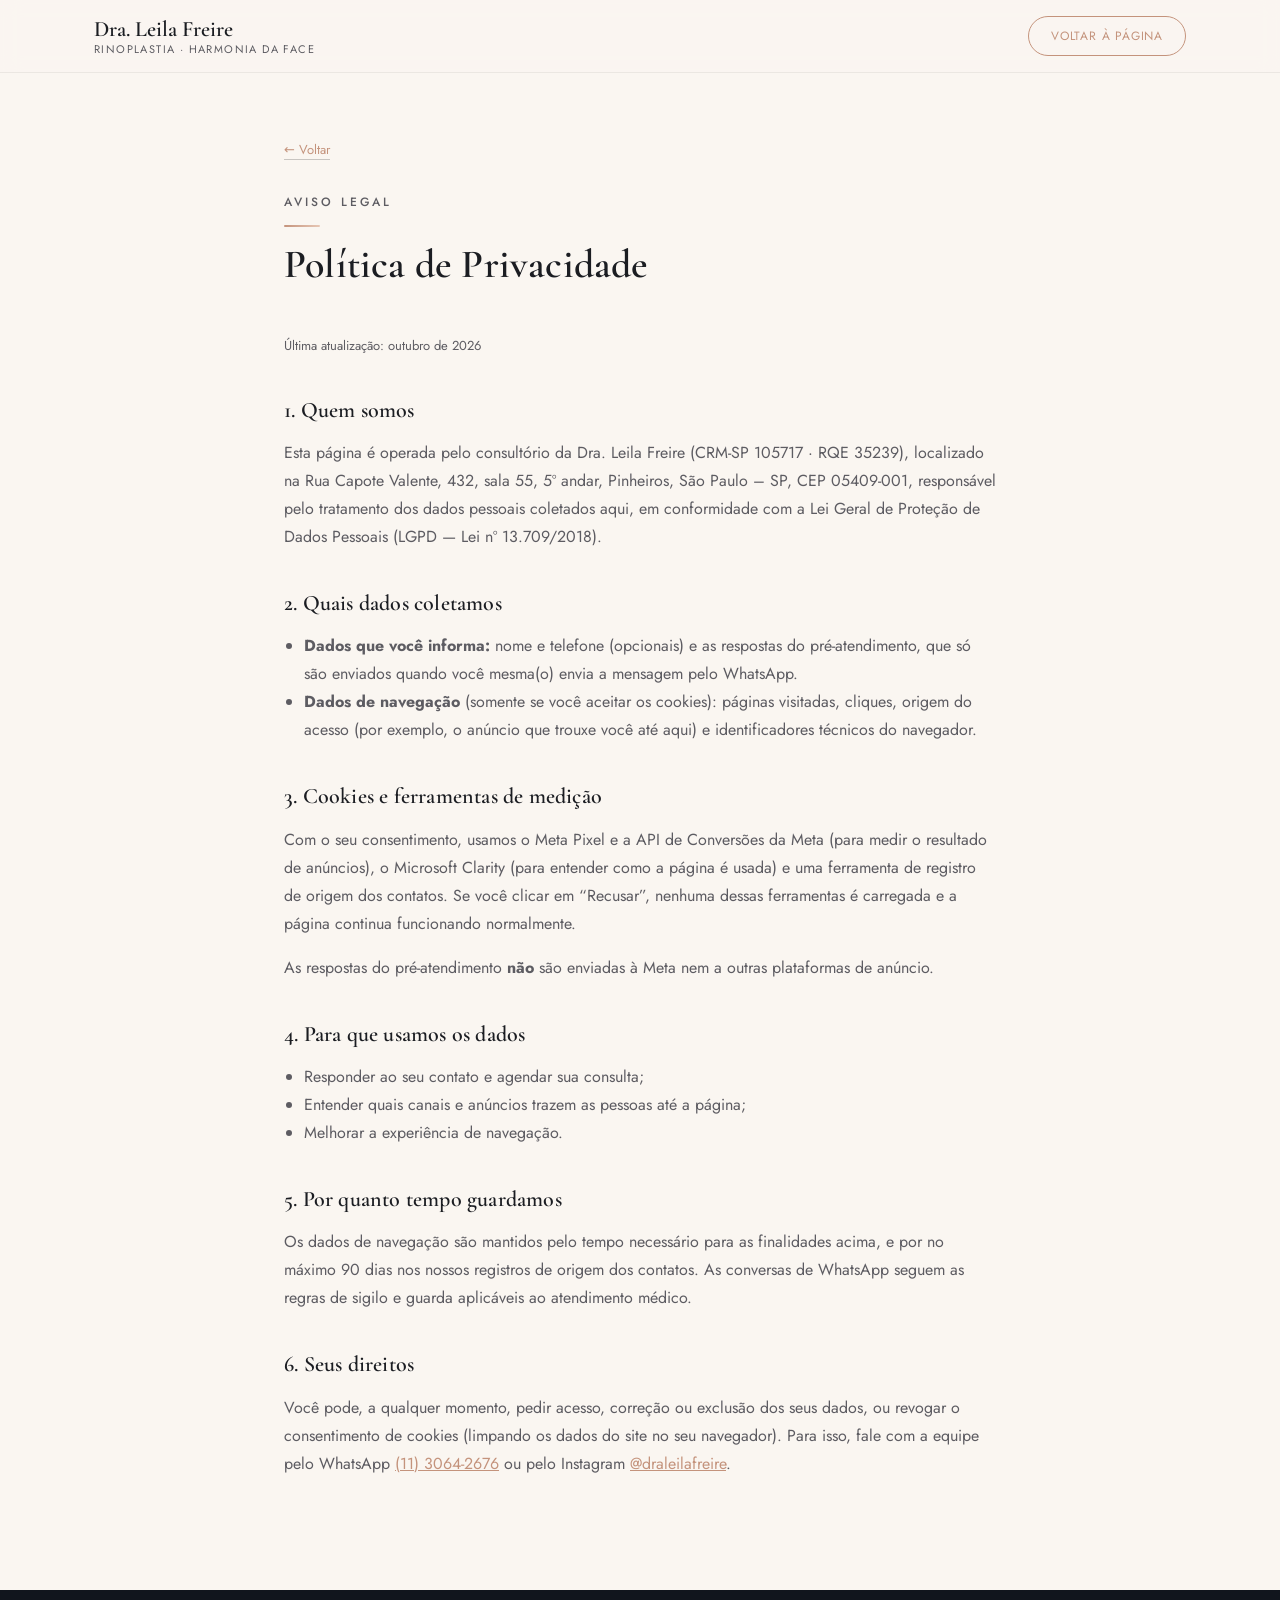
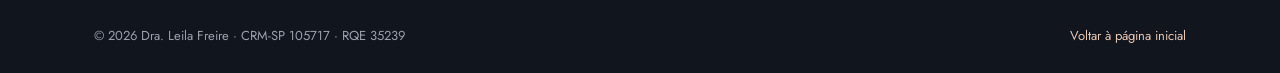
==== privacidade.html @ f16d278a "LP de captação da Dra. Leila Freire Landing page estática mobile-first no padrão das LPs de qualific" ====
<!DOCTYPE html>
<html lang="pt-BR">
<head>
<meta charset="UTF-8">
<meta name="viewport" content="width=device-width, initial-scale=1.0">
<title>Política de Privacidade | Dra. Leila Freire</title>
<meta name="description" content="Política de privacidade e uso de cookies da página da Dra. Leila Freire.">
<meta name="robots" content="noindex">
<link rel="icon" type="image/svg+xml" href="assets/favicon.svg">
<link rel="preconnect" href="https://fonts.googleapis.com">
<link rel="preconnect" href="https://fonts.gstatic.com" crossorigin>
<link href="https://fonts.googleapis.com/css2?family=Cormorant+Garamond:wght@400;500;600;700&family=Jost:wght@300;400;500;600&display=swap" rel="stylesheet">
<link rel="stylesheet" href="styles.css">
<style>
  .policy{padding:64px 0 96px;background:var(--ivory);}
  .policy-inner{max-width:760px;margin:0 auto;}
  .policy-updated{font-size:13px;color:var(--text-muted);margin-bottom:40px;}
  .policy h2{font-size:22px;margin-top:40px;}
  .policy p, .policy li{color:var(--text-muted);line-height:1.75;}
  .policy ul{padding-left:20px;}
  .policy a{color:var(--rose);}
  .policy-back{display:inline-block;margin-bottom:32px;font-size:13px;color:var(--text-muted);text-decoration:none;border-bottom:1px solid rgba(0,0,0,.2);}
</style>
</head>
<body>

<header class="site-header">
  <div class="container header-inner">
    <a href="index.html" class="brand">
      <span class="brand-name">Dra. Leila Freire</span>
      <span class="brand-sub">Rinoplastia &middot; Harmonia da Face</span>
    </a>
    <a href="index.html" class="btn btn-outline header-cta">Voltar à página</a>
  </div>
</header>

<section class="policy">
  <div class="container policy-inner">
    <a href="index.html" class="policy-back">&larr; Voltar</a>
    <div class="section-heading">
      <p class="eyebrow">Aviso Legal</p>
      <h1 style="font-size:clamp(28px,4vw,40px);margin-bottom:8px;">Política de Privacidade</h1>
    </div>
    <p class="policy-updated">Última atualização: outubro de 2026</p>

    <h2>1. Quem somos</h2>
    <p>
      Esta página é operada pelo consultório da Dra. Leila Freire
      (CRM-SP 105717 &middot; RQE 35239), localizado na Rua Capote Valente, 432,
      sala 55, 5º andar, Pinheiros, São Paulo &ndash; SP, CEP 05409-001,
      responsável pelo tratamento dos dados pessoais coletados aqui, em
      conformidade com a Lei Geral de Proteção de Dados Pessoais
      (LGPD &mdash; Lei nº 13.709/2018).
    </p>

    <h2>2. Quais dados coletamos</h2>
    <ul>
      <li><strong>Dados que você informa:</strong> nome e telefone (opcionais) e as respostas do pré-atendimento, que só são enviados quando você mesma(o) envia a mensagem pelo WhatsApp.</li>
      <li><strong>Dados de navegação</strong> (somente se você aceitar os cookies): páginas visitadas, cliques, origem do acesso (por exemplo, o anúncio que trouxe você até aqui) e identificadores técnicos do navegador.</li>
    </ul>

    <h2>3. Cookies e ferramentas de medição</h2>
    <p>
      Com o seu consentimento, usamos o Meta Pixel e a API de Conversões
      da Meta (para medir o resultado de anúncios), o Microsoft Clarity
      (para entender como a página é usada) e uma ferramenta de registro
      de origem dos contatos. Se você clicar em &ldquo;Recusar&rdquo;,
      nenhuma dessas ferramentas é carregada e a página continua
      funcionando normalmente.
    </p>
    <p>
      As respostas do pré-atendimento <strong>não</strong> são enviadas à
      Meta nem a outras plataformas de anúncio.
    </p>

    <h2>4. Para que usamos os dados</h2>
    <ul>
      <li>Responder ao seu contato e agendar sua consulta;</li>
      <li>Entender quais canais e anúncios trazem as pessoas até a página;</li>
      <li>Melhorar a experiência de navegação.</li>
    </ul>

    <h2>5. Por quanto tempo guardamos</h2>
    <p>
      Os dados de navegação são mantidos pelo tempo necessário para as
      finalidades acima, e por no máximo 90 dias nos nossos registros de
      origem dos contatos. As conversas de WhatsApp seguem as regras de
      sigilo e guarda aplicáveis ao atendimento médico.
    </p>

    <h2>6. Seus direitos</h2>
    <p>
      Você pode, a qualquer momento, pedir acesso, correção ou exclusão
      dos seus dados, ou revogar o consentimento de cookies (limpando os
      dados do site no seu navegador). Para isso, fale com a equipe pelo
      WhatsApp <a href="https://wa.me/551130642676" target="_blank" rel="noopener">(11) 3064-2676</a>
      ou pelo Instagram
      <a href="https://www.instagram.com/draleilafreire/" target="_blank" rel="noopener">@draleilafreire</a>.
    </p>
  </div>
</section>

<footer class="site-footer">
  <div class="container footer-inner">
    <span>&copy; <span id="year"></span> Dra. Leila Freire &middot; CRM-SP 105717 &middot; RQE 35239</span>
    <a href="index.html">Voltar à página inicial</a>
  </div>
</footer>

<script>document.getElementById('year').textContent = new Date().getFullYear();</script>
</body>
</html>
---- styles.css ----
:root{
  --ink-900:#11151d;
  --ink-800:#171c27;
  --ink-700:#1f2533;
  --ink-600:#2b3244;
  --rose:#c4937c;
  --rose-light:#e7c7b5;
  --rose-soft:#f3e3d9;
  --ivory:#faf6f1;
  --sand:#f1e8df;
  --text-dark:#1b1d22;
  --text-muted:#5d5c62;
  --on-dark:#cfd2da;
  --radius:12px;
  --radius-lg:22px;
  --serif:'Cormorant Garamond', Georgia, serif;
  --sans:'Jost', system-ui, sans-serif;
}

*,*::before,*::after{box-sizing:border-box;}
html{scroll-behavior:smooth;scroll-padding-top:80px;}
body{
  margin:0;
  font-family:var(--sans);
  color:var(--text-dark);
  background:var(--ivory);
  -webkit-font-smoothing:antialiased;
}
img{max-width:100%;display:block;}
a{color:inherit;}
.container{max-width:1140px;margin:0 auto;padding:0 24px;}

h1,h2,h3{
  font-family:var(--serif);
  font-weight:600;
  line-height:1.15;
  margin:0 0 16px;
  letter-spacing:.2px;
}
p{line-height:1.7;color:var(--text-muted);margin:0 0 16px;}

.eyebrow{
  font-family:var(--sans);
  text-transform:uppercase;
  letter-spacing:3px;
  font-size:12px;
  color:var(--rose);
  margin:0 0 14px;
  font-weight:500;
  position:relative;
  padding-bottom:14px;
}
.eyebrow::after{
  content:"";
  position:absolute;
  left:0;bottom:0;
  width:36px;height:2px;
  background:linear-gradient(90deg,var(--rose),var(--rose-light));
  border-radius:2px;
}
.section-heading.center .eyebrow::after,
.eyebrow-center::after{left:50%;transform:translateX(-50%);}

/* Buttons */
.btn{
  display:inline-flex;
  align-items:center;
  justify-content:center;
  gap:10px;
  padding:15px 30px;
  font-family:var(--sans);
  font-size:14px;
  letter-spacing:.8px;
  text-transform:uppercase;
  text-decoration:none;
  border-radius:999px;
  border:1px solid transparent;
  cursor:pointer;
  transition:all .25s ease;
  text-align:center;
}
.btn-primary{
  background:linear-gradient(135deg,var(--rose-light),var(--rose));
  color:var(--ink-900);
  font-weight:600;
  box-shadow:0 14px 30px -16px rgba(196,147,124,.8);
}
.btn-primary:hover{filter:brightness(1.06);transform:translateY(-1px);}
.btn-outline{border-color:var(--rose);color:var(--rose);background:transparent;}
.btn-outline:hover{background:var(--rose);color:var(--ink-900);}
.btn-outline-dark{border-color:var(--ink-900);color:var(--ink-900);background:transparent;}
.btn-outline-dark:hover{background:var(--ink-900);color:var(--ivory);}
.btn-ghost{
  color:var(--rose-light);
  border-bottom:1px solid var(--rose-light);
  border-radius:0;
  padding:14px 4px;
  text-transform:none;
  letter-spacing:.3px;
}
.btn-block{width:100%;}
.btn-lg{padding:18px 44px;font-size:15px;}

/* Header */
.site-header{
  position:sticky;top:0;z-index:50;
  background:rgba(250,246,241,.9);
  backdrop-filter:blur(10px);
  -webkit-backdrop-filter:blur(10px);
  border-bottom:1px solid rgba(0,0,0,.06);
}
.header-inner{display:flex;align-items:center;justify-content:space-between;padding:16px 24px;}
.brand{display:flex;flex-direction:column;line-height:1.2;text-decoration:none;}
.brand-name{font-family:var(--serif);font-size:22px;font-weight:600;color:var(--text-dark);}
.brand-sub{font-size:11px;letter-spacing:1.4px;text-transform:uppercase;color:var(--text-muted);}
.header-cta{padding:10px 22px;font-size:12px;}

/* Hero */
.hero{
  position:relative;
  background:radial-gradient(circle at 15% 15%, var(--ink-600), var(--ink-900) 70%);
  color:var(--ivory);
  overflow:hidden;
}
.hero-texture{position:absolute;inset:0;opacity:.06;pointer-events:none;
  background-image:url("data:image/svg+xml,%3Csvg xmlns='http://www.w3.org/2000/svg' width='120' height='120'%3E%3Cfilter id='n'%3E%3CfeTurbulence type='fractalNoise' baseFrequency='0.85' numOctaves='3' stitchTiles='stitch'/%3E%3C/filter%3E%3Crect width='100%25' height='100%25' filter='url(%23n)'/%3E%3C/svg%3E");
}
.hero-glow{
  position:absolute;
  width:560px;height:560px;
  right:-120px;top:-120px;
  background:radial-gradient(circle, rgba(196,147,124,.22), transparent 65%);
  pointer-events:none;
}
.hero-inner{
  position:relative;
  display:grid;
  grid-template-columns:1.1fr .9fr;
  gap:56px;
  align-items:center;
  padding:96px 24px 88px;
}
.hero-copy h1{font-size:clamp(32px,4vw,52px);color:var(--ivory);}
.hero-copy h1 em{font-style:italic;color:var(--rose-light);font-weight:500;}
.hero-lead{color:var(--on-dark);max-width:540px;font-size:17px;}
.hero-actions{display:flex;gap:18px;flex-wrap:wrap;align-items:center;margin:30px 0 26px;}
.hero-trust{
  list-style:none;padding:0;margin:0;
  display:flex;gap:8px 18px;flex-wrap:wrap;
  font-size:12px;letter-spacing:.6px;color:var(--rose-light);
  text-transform:uppercase;
}
.hero-trust li{position:relative;padding-left:14px;}
.hero-trust li::before{
  content:"";position:absolute;left:0;top:50%;
  width:5px;height:5px;border-radius:50%;background:var(--rose);transform:translateY(-50%);
}
.hero-media{display:flex;justify-content:center;}
.hero-frame{
  position:relative;
  width:100%;max-width:420px;
  border:1px solid rgba(196,147,124,.4);
  padding:14px;
  background:rgba(255,255,255,.02);
  border-radius:var(--radius-lg);
  box-shadow:0 30px 60px -25px rgba(0,0,0,.55);
}
.hero-badge{
  position:absolute;
  left:-18px;bottom:36px;
  display:flex;flex-direction:column;gap:2px;
  padding:14px 18px;
  background:var(--ivory);
  color:var(--text-dark);
  border-radius:var(--radius);
  box-shadow:0 20px 40px -18px rgba(0,0,0,.5);
  max-width:260px;
}
.hero-badge-title{font-family:var(--serif);font-size:18px;font-weight:600;}
.hero-badge-sub{font-size:11px;letter-spacing:.6px;text-transform:uppercase;color:var(--text-muted);}

/* Foto com fallback (monograma) enquanto a imagem real não existir */
.photo-slot{
  position:relative;
  aspect-ratio:4/5;
  border-radius:calc(var(--radius-lg) - 8px);
  overflow:hidden;
  background:linear-gradient(160deg,var(--ink-600),var(--ink-800));
}
.photo-slot img{width:100%;height:100%;object-fit:cover;object-position:top center;position:relative;z-index:1;}
.photo-fallback{
  position:absolute;inset:0;
  display:flex;align-items:center;justify-content:center;
  font-family:var(--serif);font-size:96px;letter-spacing:4px;
  color:var(--rose-light);opacity:.5;
}
.photo-slot--about{background:linear-gradient(160deg,var(--sand),var(--rose-soft));}
.photo-slot--about .photo-fallback{color:var(--rose);}

/* Faixa de credenciais */
.creds{background:var(--ink-900);border-top:1px solid rgba(196,147,124,.2);}
.creds-grid{display:grid;grid-template-columns:repeat(4,1fr);}
.cred{
  display:flex;flex-direction:column;gap:4px;
  padding:26px 20px;
  border-left:1px solid rgba(196,147,124,.18);
}
.cred:first-child{border-left:none;}
.cred-title{font-family:var(--serif);font-size:20px;color:var(--rose-light);}
.cred-text{font-size:13px;color:var(--on-dark);letter-spacing:.3px;}

/* Section heading */
.section-heading{max-width:660px;margin-bottom:48px;}
.section-heading.center{margin-left:auto;margin-right:auto;text-align:center;}
.section-heading.light .eyebrow{color:var(--rose-light);}
.section-heading.light h2{color:var(--ivory);}
.section-heading h2{font-size:clamp(26px,3vw,38px);color:var(--text-dark);}
.section-sub{max-width:520px;margin:0 auto;}

/* About */
.about{padding:100px 0;background:var(--ivory);}
.about-grid{display:grid;grid-template-columns:.8fr 1.2fr;gap:64px;align-items:center;}
.about-media .photo-slot{border-radius:var(--radius-lg);box-shadow:0 30px 60px -34px rgba(0,0,0,.4);}
.about-body .section-heading{margin-bottom:24px;}
.about-highlights{list-style:none;padding:0;margin:28px 0 0;display:grid;grid-template-columns:1fr 1fr;gap:14px 24px;}
.about-highlights li{position:relative;padding-left:26px;color:var(--text-dark);font-weight:500;line-height:1.5;}
.about-highlights li::before{content:"";position:absolute;left:0;top:10px;width:14px;height:1px;background:var(--rose);}

/* Diferenciais */
.pillars{
  padding:100px 0;
  background:linear-gradient(160deg,var(--ink-800),var(--ink-900));
  color:var(--ivory);
}
.pillars-grid{display:grid;grid-template-columns:repeat(3,1fr);gap:28px;}
.pillar{
  padding:34px 28px;
  background:rgba(255,255,255,.03);
  border:1px solid rgba(196,147,124,.22);
  border-radius:var(--radius-lg);
  transition:transform .25s ease, border-color .25s ease;
}
.pillar:hover{transform:translateY(-4px);border-color:rgba(196,147,124,.5);}
.pillar-icon{
  display:inline-flex;align-items:center;justify-content:center;
  width:52px;height:52px;border-radius:50%;
  background:rgba(196,147,124,.12);color:var(--rose-light);
  margin-bottom:18px;
}
.pillar-icon svg{width:26px;height:26px;}
.pillar h3{font-size:23px;color:var(--ivory);margin-bottom:10px;}
.pillar p{color:var(--on-dark);margin:0;font-size:15px;}

/* A consulta */
.consult{padding:100px 0;background:var(--sand);}
.consult-grid{display:grid;grid-template-columns:1fr 1fr;gap:56px;align-items:center;}
.consult-copy .section-heading{margin-bottom:24px;}
.consult-modes{display:flex;flex-wrap:wrap;gap:10px;margin-top:8px;}
.consult-mode{
  display:inline-flex;align-items:center;gap:8px;
  padding:10px 16px;
  background:var(--ivory);
  border:1px solid rgba(196,147,124,.4);
  border-radius:999px;
  font-size:14px;color:var(--text-dark);
}
.consult-mode svg{color:var(--rose);}
.consult-list{
  list-style:none;margin:0;padding:12px 28px;
  background:#fff;
  border-radius:var(--radius-lg);
  box-shadow:0 30px 60px -36px rgba(0,0,0,.35);
}
.consult-list li{display:flex;gap:18px;align-items:flex-start;padding:20px 0;border-bottom:1px solid rgba(0,0,0,.07);}
.consult-list li:last-child{border-bottom:none;}
.consult-num{
  flex:0 0 52px;height:52px;
  display:flex;align-items:center;justify-content:center;
  border-radius:50%;
  background:var(--ink-900);color:var(--rose-light);
  font-family:var(--serif);font-size:20px;font-weight:600;
}
.consult-list strong{font-family:var(--serif);font-size:20px;font-weight:600;display:block;margin-bottom:4px;}
.consult-list p{margin:0;font-size:14.5px;}

/* Method */
.method{padding:100px 0;background:var(--ivory);}
.method-grid{list-style:none;padding:0;margin:0;display:grid;grid-template-columns:repeat(4,1fr);gap:24px;}
.method-card{
  background:#fff;
  padding:32px 24px;
  border-top:2px solid var(--rose);
  border-radius:var(--radius);
  box-shadow:0 16px 32px -22px rgba(0,0,0,.25);
  transition:transform .25s ease, box-shadow .25s ease;
}
.method-card:hover{transform:translateY(-4px);box-shadow:0 20px 36px -18px rgba(196,147,124,.45);}
.method-number{font-family:var(--serif);font-size:34px;color:var(--rose);display:block;margin-bottom:8px;}
.method-card h3{font-size:21px;margin-bottom:10px;}
.method-card p{margin:0;font-size:14.5px;}

/* Conteúdo / redes */
.cases{padding:100px 0;background:var(--sand);}
.social-cards{display:grid;grid-template-columns:1fr 1fr;gap:20px;max-width:860px;margin:0 auto;}
.social-card{
  display:flex;align-items:center;gap:16px;
  padding:20px 22px;
  background:var(--ivory);
  border:1px solid rgba(196,147,124,.35);
  border-radius:var(--radius-lg);
  text-decoration:none;
  box-shadow:0 20px 40px -28px rgba(0,0,0,.25);
  transition:transform .2s ease, box-shadow .2s ease;
}
.social-card:hover{transform:translateY(-2px);box-shadow:0 24px 44px -22px rgba(196,147,124,.5);}
.social-card-icon{
  flex:0 0 46px;height:46px;border-radius:50%;
  display:flex;align-items:center;justify-content:center;
  background:var(--ink-900);color:var(--rose-light);
}
.social-card-text{flex:1 1 auto;display:flex;flex-direction:column;gap:2px;}
.social-card-text strong{font-family:var(--serif);font-size:18px;color:var(--text-dark);font-weight:600;line-height:1.25;}
.social-card-text span{font-size:13px;color:var(--text-muted);}
.social-card-arrow{flex:0 0 auto;font-size:18px;color:var(--rose);transition:transform .2s ease;}
.social-card:hover .social-card-arrow{transform:translateX(4px);}

/* Prova social (Google) — usada quando houver dados reais */
.proof{padding:100px 0;background:linear-gradient(160deg,var(--ink-800),var(--ink-900));color:var(--ivory);}
.google-rating{
  display:flex;align-items:center;justify-content:center;gap:10px;flex-wrap:wrap;
  width:fit-content;margin:0 auto 40px;padding:12px 22px;
  background:rgba(255,255,255,.04);border:1px solid rgba(196,147,124,.3);border-radius:999px;
  text-decoration:none;
}
.google-rating-score{font-family:var(--serif);font-size:20px;font-weight:600;color:var(--ivory);}
.google-rating-stars{color:var(--rose);letter-spacing:2px;font-size:14px;}
.google-rating-text{font-size:12px;letter-spacing:.4px;color:var(--on-dark);}
.proof-grid{display:grid;grid-template-columns:repeat(3,1fr);gap:28px;}
.proof-card{margin:0;padding:28px;background:rgba(255,255,255,.03);border:1px solid rgba(196,147,124,.25);border-radius:var(--radius);}
.proof-card p{color:#ece6e2;font-family:var(--serif);font-size:18px;font-style:italic;margin-bottom:16px;}
.proof-card cite{font-size:12px;letter-spacing:1px;text-transform:uppercase;color:var(--rose-light);font-style:normal;}

/* FAQ */
.faq{padding:100px 0;background:var(--ivory);}
.faq-inner{max-width:780px;}
.faq-list{display:grid;gap:12px;}
.faq-item{
  background:#fff;
  border:1px solid rgba(0,0,0,.08);
  border-radius:var(--radius);
  transition:border-color .2s ease, box-shadow .2s ease;
}
.faq-item[open]{border-color:rgba(196,147,124,.55);box-shadow:0 18px 36px -26px rgba(0,0,0,.3);}
.faq-item summary{
  list-style:none;
  cursor:pointer;
  padding:20px 56px 20px 22px;
  position:relative;
  font-family:var(--serif);
  font-size:20px;
  font-weight:600;
  color:var(--text-dark);
  line-height:1.3;
}
.faq-item summary::-webkit-details-marker{display:none;}
.faq-item summary::after{
  content:"+";
  position:absolute;right:20px;top:50%;
  transform:translateY(-50%);
  width:28px;height:28px;border-radius:50%;
  display:flex;align-items:center;justify-content:center;
  font-family:var(--sans);font-size:18px;font-weight:400;
  color:var(--rose);border:1px solid rgba(196,147,124,.5);
  transition:transform .2s ease;
}
.faq-item[open] summary::after{content:"\2212";}
.faq-item p{padding:0 22px;font-size:15px;}
.faq-item p:last-child{padding-bottom:6px;}
.faq-hospitals{
  margin:0 22px 22px;padding:0;list-style:none;
  display:grid;grid-template-columns:1fr 1fr;gap:8px 18px;
}
.faq-hospitals li{position:relative;padding-left:18px;font-size:14.5px;color:var(--text-dark);}
.faq-hospitals li::before{content:"";position:absolute;left:0;top:9px;width:8px;height:1px;background:var(--rose);}

/* Quiz interativo */
.quiz{padding:100px 0;background:var(--sand);}
.quiz-inner{max-width:660px;margin:0 auto;}
.quiz-box{
  position:relative;
  margin-top:24px;
  padding:40px;
  background:#fff;
  border-radius:var(--radius-lg);
  box-shadow:0 24px 48px -28px rgba(0,0,0,.25);
  min-height:300px;
  isolation:isolate;
}
.quiz-box::before{
  content:"";
  position:absolute;inset:0;
  border-radius:inherit;
  padding:1.5px;
  background:conic-gradient(from var(--border-angle,0deg),
    rgba(196,147,124,0) 0%, var(--rose-light) 8%, var(--rose) 14%,
    rgba(196,147,124,0) 24%, rgba(196,147,124,0) 100%);
  -webkit-mask:linear-gradient(#fff 0 0) content-box, linear-gradient(#fff 0 0);
  -webkit-mask-composite:xor;
  mask-composite:exclude;
  animation:border-rotate 4s linear infinite;
  pointer-events:none;
  z-index:1;
}
@property --border-angle{syntax:'<angle>';inherits:false;initial-value:0deg;}
@keyframes border-rotate{to{--border-angle:360deg;}}
.quiz-progress{display:flex;justify-content:center;gap:8px;margin-bottom:30px;}
.quiz-dot{width:28px;height:4px;border-radius:4px;background:rgba(0,0,0,.12);transition:background .25s ease;}
.quiz-dot.active{background:var(--rose);}
.quiz-question{
  font-family:var(--serif);font-size:23px;line-height:1.3;
  margin:0 0 22px;color:var(--text-dark);text-align:center;font-weight:600;
}
.quiz-options{display:grid;gap:12px;}
.quiz-option{
  text-align:left;
  padding:16px 20px;
  border:1px solid rgba(0,0,0,.14);
  background:#fff;
  color:var(--text-dark);
  font-family:var(--sans);
  font-size:15px;
  line-height:1.4;
  cursor:pointer;
  border-radius:var(--radius);
  transition:all .2s ease;
}
.quiz-option:hover{border-color:var(--rose);background:var(--ivory);}
.quiz-option.selected{border-color:var(--ink-900);background:var(--ink-900);color:var(--ivory);}
.quiz-step{animation:fade-in .3s ease;}
@keyframes fade-in{from{opacity:0;transform:translateY(6px);}to{opacity:1;transform:none;}}

.quiz-result{text-align:center;animation:fade-in .3s ease;}
.quiz-result-tag{
  display:inline-block;
  margin:0 0 12px;padding:6px 14px;
  border-radius:999px;
  font-size:11px;letter-spacing:1.6px;text-transform:uppercase;font-weight:600;
  background:var(--rose-soft);color:#8a5a45;
}
.quiz-result-title{font-family:var(--serif);font-size:25px;color:var(--text-dark);margin-bottom:10px;line-height:1.25;}
.quiz-result-text{font-size:15px;margin-bottom:18px;}
.quiz-result-summary{
  font-size:13.5px;color:var(--text-muted);margin-bottom:22px;
  padding:14px 18px;background:var(--ivory);border-left:2px solid var(--rose);text-align:left;
  border-radius:0 var(--radius) var(--radius) 0;
}
.quiz-result-links{display:flex;flex-wrap:wrap;gap:8px;justify-content:center;margin:-6px 0 20px;}
.quiz-result-links a{font-size:13px;color:var(--rose);text-decoration:underline;}
.quiz-restart{
  margin-top:14px;
  background:none;border:none;color:var(--text-muted);
  text-decoration:underline;font-size:13px;cursor:pointer;font-family:var(--sans);
}

/* Qualify */
.qualify{padding:100px 0;background:var(--ivory);}
.qualify-inner{max-width:660px;margin:0 auto;}
.confirm-box{
  margin-top:24px;
  padding:36px;
  background:#fff;
  border:1px solid rgba(0,0,0,.08);
  border-radius:var(--radius-lg);
  box-shadow:0 24px 48px -28px rgba(0,0,0,.25);
}
.confirm-check{display:flex;align-items:flex-start;gap:14px;cursor:pointer;margin-bottom:28px;}
.confirm-check input{position:absolute;opacity:0;width:0;height:0;}
.checkmark{
  flex:0 0 24px;width:24px;height:24px;
  border:1px solid rgba(0,0,0,.3);background:#fff;
  position:relative;margin-top:2px;border-radius:7px;
  transition:all .2s ease;
}
.confirm-check input:focus-visible + .checkmark{box-shadow:0 0 0 3px rgba(196,147,124,.45);}
.confirm-check input:checked + .checkmark{background:var(--ink-900);border-color:var(--ink-900);}
.confirm-check input:checked + .checkmark::after{
  content:"";position:absolute;left:8px;top:3px;width:6px;height:12px;
  border:solid var(--rose-light);border-width:0 2px 2px 0;transform:rotate(45deg);
}
.confirm-text{font-size:15px;color:var(--text-dark);line-height:1.6;}

.optional-fields{
  margin:0 0 20px;padding-top:20px;
  border-top:1px dashed rgba(0,0,0,.12);
  display:grid;gap:10px;
  animation:fade-in .3s ease;
}
.optional-fields[hidden]{display:none;}
.optional-fields-hint{font-size:12px;color:var(--text-muted);margin:0 0 2px;font-style:italic;}
.optional-fields input{
  width:100%;padding:13px 14px;
  border:1px solid rgba(0,0,0,.15);border-radius:var(--radius);
  font-family:var(--sans);
  font-size:16px; /* >=16px evita zoom automático ao focar no iOS Safari */
  background:var(--ivory);color:var(--text-dark);
  transition:border-color .2s ease;
}
.optional-fields input:focus{outline:none;border-color:var(--rose);}

.btn-locked{opacity:.55;cursor:not-allowed;filter:grayscale(.3);box-shadow:none;}
.btn-locked.unlocked{opacity:1;cursor:pointer;filter:none;box-shadow:0 14px 30px -16px rgba(196,147,124,.8);}

@keyframes shake-attention{
  10%,90%{transform:translateX(-1px);}
  20%,80%{transform:translateX(2px);}
  30%,50%,70%{transform:translateX(-4px);}
  40%,60%{transform:translateX(4px);}
}
.confirm-check.attention .checkmark{
  animation:shake-attention .6s cubic-bezier(.36,.07,.19,.97) both;
  border-color:#c0392b;
  box-shadow:0 0 0 4px rgba(192,57,43,.15);
}
.confirm-check.attention .confirm-text{color:#c0392b;}
.confirm-hint{text-align:center;font-size:13px;margin:14px 0 0;color:var(--text-muted);}
.confirm-hint.hidden{display:none;}

/* Localização */
.location{padding:100px 0;background:var(--sand);}
.location-grid{display:grid;grid-template-columns:1fr 1.1fr;gap:48px;align-items:center;}
.location-info .section-heading{margin-bottom:24px;}
.location-list{list-style:none;padding:0;margin:0 0 28px;display:grid;gap:16px;}
.location-list li{display:flex;gap:14px;align-items:flex-start;color:var(--text-dark);line-height:1.55;}
.location-list svg{flex:0 0 20px;color:var(--rose);margin-top:2px;}
.location-map{
  border-radius:var(--radius-lg);
  overflow:hidden;
  box-shadow:0 30px 60px -34px rgba(0,0,0,.4);
  border:1px solid rgba(196,147,124,.35);
  background:var(--rose-soft);
  aspect-ratio:4/3;
}
.location-map iframe{width:100%;height:100%;border:0;display:block;}

/* Final CTA */
.final-cta{
  position:relative;
  padding:100px 0;
  text-align:center;
  background:radial-gradient(circle at 50% 0%, var(--ink-600), var(--ink-900) 80%);
  color:var(--ivory);
  overflow:hidden;
}
.final-cta-inner{position:relative;}
.final-cta .eyebrow{color:var(--rose-light);}
.final-cta h2{color:var(--ivory);font-size:clamp(28px,3.4vw,42px);}
.final-cta p{color:var(--on-dark);max-width:500px;margin:0 auto 32px;}

/* Footer */
.site-footer{padding:36px 0 28px;background:var(--ink-900);color:#9a9fab;font-size:13px;}
.footer-inner{display:flex;justify-content:space-between;align-items:flex-start;flex-wrap:wrap;gap:20px;}
.footer-id{display:flex;flex-direction:column;gap:6px;line-height:1.5;}
.footer-brand{font-family:var(--serif);font-size:20px;color:var(--ivory);}
.footer-inner a{color:var(--rose-light);text-decoration:none;}
.footer-links{display:flex;gap:18px;flex-wrap:wrap;}
.footer-legal{margin-top:24px;padding-top:18px;border-top:1px solid rgba(255,255,255,.08);}
.footer-legal p{font-size:12px;color:#7d8290;margin:0 0 4px;}

/* Responsive */
@media(max-width:900px){
  .hero-inner{grid-template-columns:1fr;padding-top:56px;}
  .hero-media{order:-1;}
  .hero-frame{max-width:320px;}
  .hero-badge{left:50%;transform:translateX(-50%);bottom:-22px;width:max-content;max-width:90%;text-align:center;}
  .creds-grid{grid-template-columns:1fr 1fr;}
  .cred:nth-child(3){border-left:none;}
  .cred:nth-child(n+3){border-top:1px solid rgba(196,147,124,.18);}
  .about-grid,.consult-grid,.location-grid{grid-template-columns:1fr;}
  .about-media{max-width:360px;}
  .method-grid{grid-template-columns:repeat(2,1fr);}
  .pillars-grid{grid-template-columns:1fr;}
  .proof-grid{grid-template-columns:1fr;}
  .social-cards{grid-template-columns:1fr;}
}
@media(max-width:480px){
  .method-grid{grid-template-columns:1fr;}
  .brand-name{font-size:18px;}
  .brand-sub{font-size:9px;letter-spacing:1px;}
  .header-cta{padding:9px 14px;font-size:11px;}
}

/* ============================================================
   MOBILE-FIRST TUNING
   Mobile é o canal principal de tráfego (anúncios).
============================================================= */
@media(max-width:600px){
  .container{padding:0 18px;}
  .header-inner{padding:12px 18px;}

  .hero-inner{padding:32px 18px 56px;gap:48px;}
  .hero-frame{max-width:250px;padding:10px;}
  .photo-fallback{font-size:72px;}
  .hero-badge{padding:10px 14px;}
  .hero-badge-title{font-size:16px;}
  .hero-badge-sub{font-size:9.5px;}
  .hero-copy{text-align:center;}
  .hero-copy .eyebrow::after{left:50%;transform:translateX(-50%);}
  .hero-copy h1{font-size:28px;}
  .hero-lead{font-size:15px;}
  .hero-actions{flex-direction:column;gap:10px;}
  .hero-actions .btn{width:100%;}
  .hero-trust{justify-content:center;font-size:11px;}

  .cred{padding:18px 14px;}
  .cred-title{font-size:17px;}
  .cred-text{font-size:12px;}

  .about,.pillars,.consult,.method,.cases,.proof,.faq,.quiz,.qualify,.location,.final-cta{padding:60px 0;}
  .section-heading{margin-bottom:30px;}
  .section-heading h2{font-size:25px;}
  .about-highlights{grid-template-columns:1fr;}
  .about-media{max-width:260px;margin:0 auto;}

  .pillar{padding:26px 22px;}
  .consult-list{padding:4px 18px;}
  .consult-num{flex-basis:44px;height:44px;font-size:17px;}
  .consult-list strong{font-size:18px;}
  .method-card{padding:24px 20px;}

  .social-card{padding:16px 18px;gap:12px;}
  .social-card-icon{flex-basis:40px;height:40px;}
  .social-card-text strong{font-size:16px;}
  .social-card-arrow{display:none;}

  .faq-item summary{font-size:18px;padding:18px 52px 18px 18px;}
  .faq-item p{padding:0 18px;font-size:14.5px;}
  .faq-hospitals{grid-template-columns:1fr;margin:0 18px 18px;}

  .quiz-box{padding:26px 18px;min-height:auto;}
  .quiz-question{font-size:20px;}
  .quiz-option{padding:15px 16px;}

  .confirm-box{padding:24px 20px;}
  .confirm-text{font-size:14px;}

  .location-info .btn{width:100%;}
  .final-cta-inner .btn-lg{width:100%;padding:18px 24px;}

  .footer-inner{flex-direction:column;text-align:center;align-items:center;}
  .footer-legal{text-align:center;}
}

/* Barra fixa no mobile */
.mobile-sticky-cta{display:none;}
@media(max-width:600px){
  .mobile-sticky-cta{
    display:flex;
    position:fixed;bottom:0;left:0;right:0;
    z-index:60;
    padding:12px 16px calc(12px + env(safe-area-inset-bottom));
    background:var(--ink-900);
    border-top:1px solid rgba(196,147,124,.35);
    box-shadow:0 -12px 24px -16px rgba(0,0,0,.35);
    transition:transform .3s ease;
  }
  .mobile-sticky-cta.is-hidden{transform:translateY(100%);pointer-events:none;}
  .mobile-sticky-cta .btn{width:100%;padding:14px;font-size:13px;}
  body:has(.mobile-sticky-cta:not(.is-hidden)) .site-footer{padding-bottom:96px;}
}

/* Aviso "bem-vindo de volta" */
.welcome-back-toast{
  position:fixed;top:16px;left:16px;right:16px;
  max-width:420px;margin:0 auto;z-index:90;
  display:flex;align-items:center;gap:14px;flex-wrap:wrap;
  padding:16px 20px;
  background:var(--ink-900);color:var(--ivory);
  border:1px solid rgba(196,147,124,.4);
  border-radius:var(--radius-lg);
  box-shadow:0 24px 48px -20px rgba(0,0,0,.55);
  animation:fade-in .35s ease;
}
.welcome-back-toast[hidden]{display:none;}
.welcome-back-toast p{flex:1 1 200px;margin:0;font-size:14px;color:var(--ivory);}
.welcome-back-btn{padding:10px 18px;font-size:12px;flex:0 0 auto;}
@media(max-width:480px){
  .welcome-back-toast{flex-direction:column;align-items:stretch;text-align:center;}
  .welcome-back-btn{width:100%;}
}

/* Banner de cookies (LGPD) */
.lgpd-banner{
  position:fixed;left:16px;right:16px;bottom:16px;
  z-index:80;max-width:640px;margin:0 auto;
  padding:20px 24px;
  background:var(--ink-900);color:var(--ivory);
  border:1px solid rgba(196,147,124,.35);
  border-radius:var(--radius-lg);
  box-shadow:0 24px 48px -20px rgba(0,0,0,.5);
  display:flex;flex-wrap:wrap;align-items:center;gap:16px;
}
.lgpd-banner[hidden]{display:none;}
.lgpd-banner-text{flex:1 1 280px;font-size:13px;line-height:1.6;color:var(--on-dark);}
.lgpd-banner-actions{display:flex;gap:10px;flex:0 0 auto;}
.lgpd-btn{padding:10px 20px;font-size:12px;}
.lgpd-banner .btn-outline{color:var(--rose-light);border-color:var(--rose-light);}
.lgpd-banner .btn-outline:hover{background:var(--rose-light);color:var(--ink-900);}
.lgpd-banner-link{color:var(--rose-light);text-decoration:underline;white-space:nowrap;}
@media(max-width:600px){
  .lgpd-banner{left:10px;right:10px;bottom:10px;padding:12px 14px;gap:10px;flex-wrap:nowrap;}
  .lgpd-banner-text{flex:1 1 auto;font-size:11.5px;line-height:1.35;}
  .lgpd-banner-actions{gap:8px;}
  .lgpd-btn{padding:8px 14px;font-size:11px;white-space:nowrap;}
}
@media(max-width:360px){
  .lgpd-banner{flex-wrap:wrap;}
  .lgpd-banner-text,.lgpd-banner-actions{flex:1 1 100%;}
  .lgpd-btn{flex:1;}
}

@media (prefers-reduced-motion: reduce){
  html{scroll-behavior:auto;}
  *,*::before,*::after{animation-duration:.01ms !important;transition-duration:.01ms !important;}
}
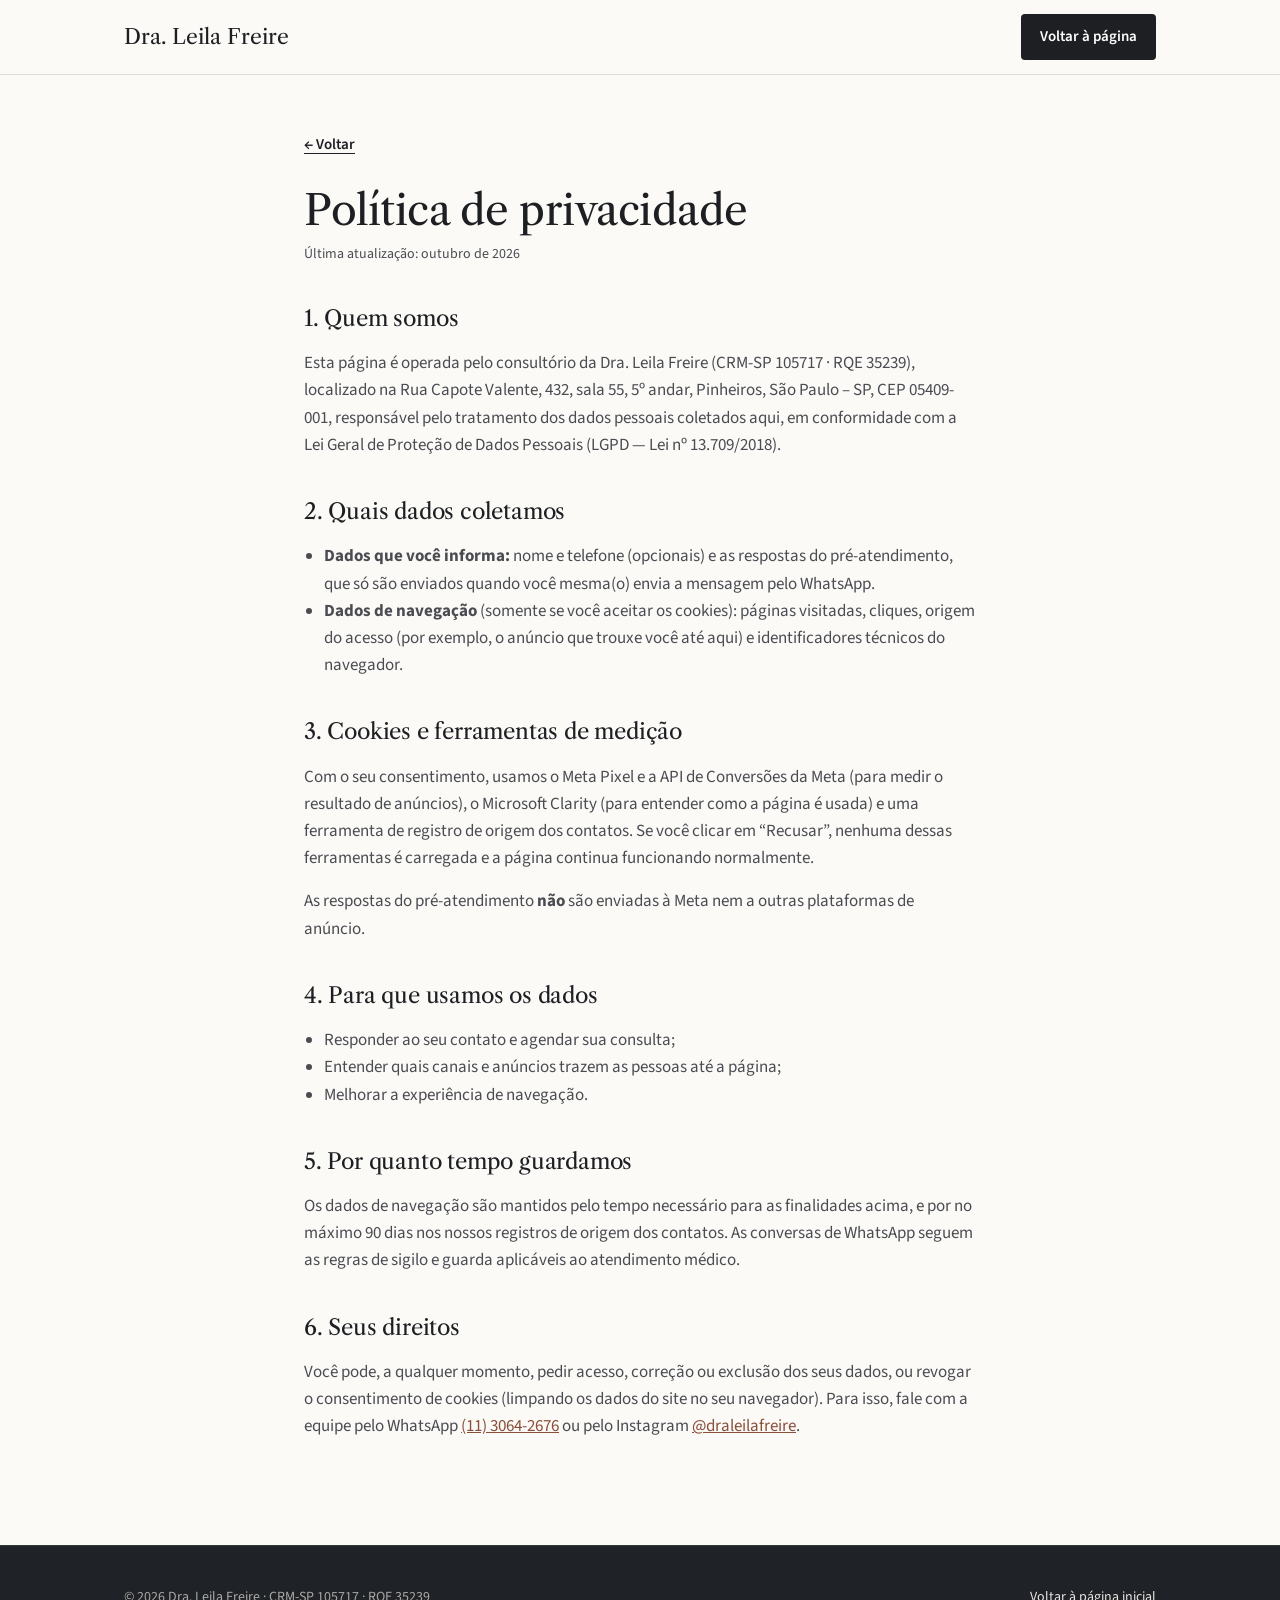
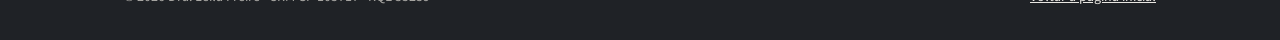
==== commit dad6ac94: "Redesenho editorial da LP e currículo completo da Dra. Leila Visual menos 'template': fundo claro, t" ====
--- a/privacidade.html
+++ b/privacidade.html
@@ -9,38 +9,31 @@
 <link rel="icon" type="image/svg+xml" href="assets/favicon.svg">
 <link rel="preconnect" href="https://fonts.googleapis.com">
 <link rel="preconnect" href="https://fonts.gstatic.com" crossorigin>
-<link href="https://fonts.googleapis.com/css2?family=Cormorant+Garamond:wght@400;500;600;700&family=Jost:wght@300;400;500;600&display=swap" rel="stylesheet">
+<link href="https://fonts.googleapis.com/css2?family=Libre+Caslon+Text:ital,wght@0,400;0,700;1,400&family=Source+Sans+3:wght@400;500;600;700&display=swap" rel="stylesheet">
 <link rel="stylesheet" href="styles.css">
 <style>
-  .policy{padding:64px 0 96px;background:var(--ivory);}
-  .policy-inner{max-width:760px;margin:0 auto;}
-  .policy-updated{font-size:13px;color:var(--text-muted);margin-bottom:40px;}
+  .policy{padding:56px 0 88px;}
+  .policy-inner{max-width:720px;}
+  .policy-updated{font-size:14px;color:var(--ink-mute);margin-bottom:40px;}
   .policy h2{font-size:22px;margin-top:40px;}
-  .policy p, .policy li{color:var(--text-muted);line-height:1.75;}
+  .policy p, .policy li{color:var(--ink-soft);}
   .policy ul{padding-left:20px;}
-  .policy a{color:var(--rose);}
-  .policy-back{display:inline-block;margin-bottom:32px;font-size:13px;color:var(--text-muted);text-decoration:none;border-bottom:1px solid rgba(0,0,0,.2);}
+  .policy-back{display:inline-block;margin-bottom:28px;font-size:15px;}
 </style>
 </head>
 <body>
 
 <header class="site-header">
   <div class="container header-inner">
-    <a href="index.html" class="brand">
-      <span class="brand-name">Dra. Leila Freire</span>
-      <span class="brand-sub">Rinoplastia &middot; Harmonia da Face</span>
-    </a>
-    <a href="index.html" class="btn btn-outline header-cta">Voltar à página</a>
+    <a href="index.html" class="brand">Dra. Leila Freire</a>
+    <a href="index.html" class="btn btn-dark header-cta">Voltar à página</a>
   </div>
 </header>
 
 <section class="policy">
   <div class="container policy-inner">
-    <a href="index.html" class="policy-back">&larr; Voltar</a>
-    <div class="section-heading">
-      <p class="eyebrow">Aviso Legal</p>
-      <h1 style="font-size:clamp(28px,4vw,40px);margin-bottom:8px;">Política de Privacidade</h1>
-    </div>
+    <a href="index.html" class="policy-back text-link">&larr; Voltar</a>
+    <h1 style="font-size:clamp(30px,4vw,42px);margin-bottom:8px;">Política de privacidade</h1>
     <p class="policy-updated">Última atualização: outubro de 2026</p>
 
     <h2>1. Quem somos</h2>
@@ -102,8 +95,8 @@
 
 <footer class="site-footer">
   <div class="container footer-inner">
-    <span>&copy; <span id="year"></span> Dra. Leila Freire &middot; CRM-SP 105717 &middot; RQE 35239</span>
-    <a href="index.html">Voltar à página inicial</a>
+    <p>&copy; <span id="year"></span> Dra. Leila Freire &middot; CRM-SP 105717 &middot; RQE 35239</p>
+    <ul class="footer-links"><li><a href="index.html">Voltar à página inicial</a></li></ul>
   </div>
 </footer>
 
--- a/styles.css
+++ b/styles.css
@@ -1,514 +1,247 @@
 :root{
-  --ink-900:#11151d;
-  --ink-800:#171c27;
-  --ink-700:#1f2533;
-  --ink-600:#2b3244;
-  --rose:#c4937c;
-  --rose-light:#e7c7b5;
-  --rose-soft:#f3e3d9;
-  --ivory:#faf6f1;
-  --sand:#f1e8df;
-  --text-dark:#1b1d22;
-  --text-muted:#5d5c62;
-  --on-dark:#cfd2da;
-  --radius:12px;
-  --radius-lg:22px;
-  --serif:'Cormorant Garamond', Georgia, serif;
-  --sans:'Jost', system-ui, sans-serif;
+  --paper:#fbfaf7;
+  --paper-2:#f3f0ea;
+  --line:#e2ddd4;
+  --ink:#1d1f23;
+  --ink-soft:#4a4c52;
+  --ink-mute:#6b6d73;
+  --accent:#8a4f3b;         /* terracota: links e detalhes, 5,8:1 sobre o papel */
+  --dark:#1f2226;
+  --on-dark:#d9d6d0;
+  --whatsapp:#1d7a4c;
+  --radius:4px;
+  --serif:'Libre Caslon Text', Georgia, 'Times New Roman', serif;
+  --sans:'Source Sans 3', 'Helvetica Neue', Arial, sans-serif;
 }
 
 *,*::before,*::after{box-sizing:border-box;}
-html{scroll-behavior:smooth;scroll-padding-top:80px;}
+html{scroll-behavior:smooth;scroll-padding-top:76px;}
 body{
   margin:0;
   font-family:var(--sans);
-  color:var(--text-dark);
-  background:var(--ivory);
+  font-size:17px;
+  line-height:1.6;
+  color:var(--ink);
+  background:var(--paper);
   -webkit-font-smoothing:antialiased;
 }
 img{max-width:100%;display:block;}
-a{color:inherit;}
-.container{max-width:1140px;margin:0 auto;padding:0 24px;}
-
-h1,h2,h3{
-  font-family:var(--serif);
-  font-weight:600;
-  line-height:1.15;
-  margin:0 0 16px;
-  letter-spacing:.2px;
-}
-p{line-height:1.7;color:var(--text-muted);margin:0 0 16px;}
-
-.eyebrow{
-  font-family:var(--sans);
-  text-transform:uppercase;
-  letter-spacing:3px;
-  font-size:12px;
-  color:var(--rose);
-  margin:0 0 14px;
-  font-weight:500;
-  position:relative;
-  padding-bottom:14px;
-}
-.eyebrow::after{
-  content:"";
-  position:absolute;
-  left:0;bottom:0;
-  width:36px;height:2px;
-  background:linear-gradient(90deg,var(--rose),var(--rose-light));
-  border-radius:2px;
-}
-.section-heading.center .eyebrow::after,
-.eyebrow-center::after{left:50%;transform:translateX(-50%);}
-
-/* Buttons */
+a{color:var(--accent);}
+.container{max-width:1080px;margin:0 auto;padding:0 24px;}
+
+h1,h2,h3{font-family:var(--serif);font-weight:400;line-height:1.2;margin:0 0 18px;color:var(--ink);}
+h1{font-size:clamp(34px,4.6vw,54px);letter-spacing:-.5px;}
+h2{font-size:clamp(26px,3vw,34px);letter-spacing:-.2px;}
+h3{font-family:var(--sans);font-size:17px;font-weight:600;margin-bottom:6px;}
+p{margin:0 0 16px;color:var(--ink-soft);}
+
+:focus-visible{outline:2px solid var(--accent);outline-offset:3px;}
+.skip-link{position:absolute;left:-9999px;top:8px;z-index:100;background:var(--ink);color:#fff;padding:8px 14px;}
+.skip-link:focus{left:8px;}
+
+/* Botões: retângulos simples, sem gradiente nem brilho */
 .btn{
-  display:inline-flex;
-  align-items:center;
-  justify-content:center;
-  gap:10px;
-  padding:15px 30px;
-  font-family:var(--sans);
-  font-size:14px;
-  letter-spacing:.8px;
-  text-transform:uppercase;
+  display:inline-flex;align-items:center;justify-content:center;gap:10px;
+  padding:14px 26px;
+  font-family:var(--sans);font-size:16px;font-weight:600;
   text-decoration:none;
-  border-radius:999px;
+  border-radius:var(--radius);
   border:1px solid transparent;
   cursor:pointer;
-  transition:all .25s ease;
-  text-align:center;
-}
-.btn-primary{
-  background:linear-gradient(135deg,var(--rose-light),var(--rose));
-  color:var(--ink-900);
-  font-weight:600;
-  box-shadow:0 14px 30px -16px rgba(196,147,124,.8);
-}
-.btn-primary:hover{filter:brightness(1.06);transform:translateY(-1px);}
-.btn-outline{border-color:var(--rose);color:var(--rose);background:transparent;}
-.btn-outline:hover{background:var(--rose);color:var(--ink-900);}
-.btn-outline-dark{border-color:var(--ink-900);color:var(--ink-900);background:transparent;}
-.btn-outline-dark:hover{background:var(--ink-900);color:var(--ivory);}
-.btn-ghost{
-  color:var(--rose-light);
-  border-bottom:1px solid var(--rose-light);
-  border-radius:0;
-  padding:14px 4px;
-  text-transform:none;
-  letter-spacing:.3px;
-}
+  transition:background-color .15s ease, color .15s ease;
+}
+.btn-dark{background:var(--ink);color:#fff;}
+.btn-dark:hover{background:#000;}
+.btn-light{background:#fff;color:var(--ink);}
+.btn-light:hover{background:var(--paper-2);}
+.btn-quiet{background:transparent;color:var(--on-dark);border-color:rgba(255,255,255,.3);}
+.btn-quiet:hover{border-color:#fff;color:#fff;}
+.btn-whatsapp{background:var(--whatsapp);color:#fff;}
+.btn-whatsapp:hover{background:#16653e;}
 .btn-block{width:100%;}
-.btn-lg{padding:18px 44px;font-size:15px;}
+.btn-lg{padding:16px 34px;font-size:17px;}
+.text-link{color:var(--ink);font-weight:600;text-underline-offset:4px;text-decoration-thickness:1px;}
+.text-link:hover{color:var(--accent);}
 
 /* Header */
 .site-header{
   position:sticky;top:0;z-index:50;
-  background:rgba(250,246,241,.9);
-  backdrop-filter:blur(10px);
-  -webkit-backdrop-filter:blur(10px);
-  border-bottom:1px solid rgba(0,0,0,.06);
-}
-.header-inner{display:flex;align-items:center;justify-content:space-between;padding:16px 24px;}
-.brand{display:flex;flex-direction:column;line-height:1.2;text-decoration:none;}
-.brand-name{font-family:var(--serif);font-size:22px;font-weight:600;color:var(--text-dark);}
-.brand-sub{font-size:11px;letter-spacing:1.4px;text-transform:uppercase;color:var(--text-muted);}
-.header-cta{padding:10px 22px;font-size:12px;}
+  background:var(--paper);
+  border-bottom:1px solid var(--line);
+}
+.header-inner{display:flex;align-items:center;gap:32px;padding:14px 24px;}
+.brand{font-family:var(--serif);font-size:21px;color:var(--ink);text-decoration:none;margin-right:auto;}
+.header-nav{display:flex;gap:26px;}
+.header-nav a{color:var(--ink-soft);text-decoration:none;font-size:15px;}
+.header-nav a:hover{color:var(--ink);text-decoration:underline;text-underline-offset:4px;}
+.header-cta{padding:10px 18px;font-size:15px;}
 
 /* Hero */
-.hero{
-  position:relative;
-  background:radial-gradient(circle at 15% 15%, var(--ink-600), var(--ink-900) 70%);
-  color:var(--ivory);
-  overflow:hidden;
-}
-.hero-texture{position:absolute;inset:0;opacity:.06;pointer-events:none;
-  background-image:url("data:image/svg+xml,%3Csvg xmlns='http://www.w3.org/2000/svg' width='120' height='120'%3E%3Cfilter id='n'%3E%3CfeTurbulence type='fractalNoise' baseFrequency='0.85' numOctaves='3' stitchTiles='stitch'/%3E%3C/filter%3E%3Crect width='100%25' height='100%25' filter='url(%23n)'/%3E%3C/svg%3E");
-}
-.hero-glow{
-  position:absolute;
-  width:560px;height:560px;
-  right:-120px;top:-120px;
-  background:radial-gradient(circle, rgba(196,147,124,.22), transparent 65%);
-  pointer-events:none;
-}
+.hero{border-bottom:1px solid var(--line);}
 .hero-inner{
-  position:relative;
-  display:grid;
-  grid-template-columns:1.1fr .9fr;
-  gap:56px;
-  align-items:center;
-  padding:96px 24px 88px;
-}
-.hero-copy h1{font-size:clamp(32px,4vw,52px);color:var(--ivory);}
-.hero-copy h1 em{font-style:italic;color:var(--rose-light);font-weight:500;}
-.hero-lead{color:var(--on-dark);max-width:540px;font-size:17px;}
-.hero-actions{display:flex;gap:18px;flex-wrap:wrap;align-items:center;margin:30px 0 26px;}
-.hero-trust{
-  list-style:none;padding:0;margin:0;
-  display:flex;gap:8px 18px;flex-wrap:wrap;
-  font-size:12px;letter-spacing:.6px;color:var(--rose-light);
-  text-transform:uppercase;
-}
-.hero-trust li{position:relative;padding-left:14px;}
-.hero-trust li::before{
-  content:"";position:absolute;left:0;top:50%;
-  width:5px;height:5px;border-radius:50%;background:var(--rose);transform:translateY(-50%);
-}
-.hero-media{display:flex;justify-content:center;}
-.hero-frame{
-  position:relative;
-  width:100%;max-width:420px;
-  border:1px solid rgba(196,147,124,.4);
-  padding:14px;
-  background:rgba(255,255,255,.02);
-  border-radius:var(--radius-lg);
-  box-shadow:0 30px 60px -25px rgba(0,0,0,.55);
-}
-.hero-badge{
-  position:absolute;
-  left:-18px;bottom:36px;
-  display:flex;flex-direction:column;gap:2px;
-  padding:14px 18px;
-  background:var(--ivory);
-  color:var(--text-dark);
-  border-radius:var(--radius);
-  box-shadow:0 20px 40px -18px rgba(0,0,0,.5);
-  max-width:260px;
-}
-.hero-badge-title{font-family:var(--serif);font-size:18px;font-weight:600;}
-.hero-badge-sub{font-size:11px;letter-spacing:.6px;text-transform:uppercase;color:var(--text-muted);}
+  display:grid;grid-template-columns:1.15fr .85fr;gap:64px;align-items:end;
+  padding:72px 24px 64px;
+}
+.kicker{font-size:15px;color:var(--accent);font-weight:600;margin-bottom:18px;}
+.hero-lead{font-size:19px;max-width:560px;color:var(--ink-soft);}
+.hero-actions{display:flex;align-items:center;gap:28px;flex-wrap:wrap;margin:30px 0 26px;}
+.hero-reg{font-size:14px;color:var(--ink-mute);margin:0;}
+.hero-media{margin:0;}
+.hero-media figcaption{font-size:14px;color:var(--ink-mute);margin-top:10px;}
 
 /* Foto com fallback (monograma) enquanto a imagem real não existir */
-.photo-slot{
-  position:relative;
-  aspect-ratio:4/5;
-  border-radius:calc(var(--radius-lg) - 8px);
-  overflow:hidden;
-  background:linear-gradient(160deg,var(--ink-600),var(--ink-800));
-}
+.photo-slot{position:relative;aspect-ratio:4/5;overflow:hidden;background:#d9d2c7;}
 .photo-slot img{width:100%;height:100%;object-fit:cover;object-position:top center;position:relative;z-index:1;}
 .photo-fallback{
   position:absolute;inset:0;
   display:flex;align-items:center;justify-content:center;
-  font-family:var(--serif);font-size:96px;letter-spacing:4px;
-  color:var(--rose-light);opacity:.5;
-}
-.photo-slot--about{background:linear-gradient(160deg,var(--sand),var(--rose-soft));}
-.photo-slot--about .photo-fallback{color:var(--rose);}
-
-/* Faixa de credenciais */
-.creds{background:var(--ink-900);border-top:1px solid rgba(196,147,124,.2);}
-.creds-grid{display:grid;grid-template-columns:repeat(4,1fr);}
-.cred{
-  display:flex;flex-direction:column;gap:4px;
-  padding:26px 20px;
-  border-left:1px solid rgba(196,147,124,.18);
-}
-.cred:first-child{border-left:none;}
-.cred-title{font-family:var(--serif);font-size:20px;color:var(--rose-light);}
-.cred-text{font-size:13px;color:var(--on-dark);letter-spacing:.3px;}
-
-/* Section heading */
-.section-heading{max-width:660px;margin-bottom:48px;}
-.section-heading.center{margin-left:auto;margin-right:auto;text-align:center;}
-.section-heading.light .eyebrow{color:var(--rose-light);}
-.section-heading.light h2{color:var(--ivory);}
-.section-heading h2{font-size:clamp(26px,3vw,38px);color:var(--text-dark);}
-.section-sub{max-width:520px;margin:0 auto;}
-
-/* About */
-.about{padding:100px 0;background:var(--ivory);}
-.about-grid{display:grid;grid-template-columns:.8fr 1.2fr;gap:64px;align-items:center;}
-.about-media .photo-slot{border-radius:var(--radius-lg);box-shadow:0 30px 60px -34px rgba(0,0,0,.4);}
-.about-body .section-heading{margin-bottom:24px;}
-.about-highlights{list-style:none;padding:0;margin:28px 0 0;display:grid;grid-template-columns:1fr 1fr;gap:14px 24px;}
-.about-highlights li{position:relative;padding-left:26px;color:var(--text-dark);font-weight:500;line-height:1.5;}
-.about-highlights li::before{content:"";position:absolute;left:0;top:10px;width:14px;height:1px;background:var(--rose);}
-
-/* Diferenciais */
-.pillars{
-  padding:100px 0;
-  background:linear-gradient(160deg,var(--ink-800),var(--ink-900));
-  color:var(--ivory);
-}
-.pillars-grid{display:grid;grid-template-columns:repeat(3,1fr);gap:28px;}
-.pillar{
-  padding:34px 28px;
-  background:rgba(255,255,255,.03);
-  border:1px solid rgba(196,147,124,.22);
-  border-radius:var(--radius-lg);
-  transition:transform .25s ease, border-color .25s ease;
-}
-.pillar:hover{transform:translateY(-4px);border-color:rgba(196,147,124,.5);}
-.pillar-icon{
-  display:inline-flex;align-items:center;justify-content:center;
-  width:52px;height:52px;border-radius:50%;
-  background:rgba(196,147,124,.12);color:var(--rose-light);
-  margin-bottom:18px;
-}
-.pillar-icon svg{width:26px;height:26px;}
-.pillar h3{font-size:23px;color:var(--ivory);margin-bottom:10px;}
-.pillar p{color:var(--on-dark);margin:0;font-size:15px;}
-
-/* A consulta */
-.consult{padding:100px 0;background:var(--sand);}
-.consult-grid{display:grid;grid-template-columns:1fr 1fr;gap:56px;align-items:center;}
-.consult-copy .section-heading{margin-bottom:24px;}
-.consult-modes{display:flex;flex-wrap:wrap;gap:10px;margin-top:8px;}
-.consult-mode{
-  display:inline-flex;align-items:center;gap:8px;
-  padding:10px 16px;
-  background:var(--ivory);
-  border:1px solid rgba(196,147,124,.4);
-  border-radius:999px;
-  font-size:14px;color:var(--text-dark);
-}
-.consult-mode svg{color:var(--rose);}
-.consult-list{
-  list-style:none;margin:0;padding:12px 28px;
-  background:#fff;
-  border-radius:var(--radius-lg);
-  box-shadow:0 30px 60px -36px rgba(0,0,0,.35);
-}
-.consult-list li{display:flex;gap:18px;align-items:flex-start;padding:20px 0;border-bottom:1px solid rgba(0,0,0,.07);}
-.consult-list li:last-child{border-bottom:none;}
-.consult-num{
-  flex:0 0 52px;height:52px;
-  display:flex;align-items:center;justify-content:center;
-  border-radius:50%;
-  background:var(--ink-900);color:var(--rose-light);
-  font-family:var(--serif);font-size:20px;font-weight:600;
-}
-.consult-list strong{font-family:var(--serif);font-size:20px;font-weight:600;display:block;margin-bottom:4px;}
-.consult-list p{margin:0;font-size:14.5px;}
-
-/* Method */
-.method{padding:100px 0;background:var(--ivory);}
-.method-grid{list-style:none;padding:0;margin:0;display:grid;grid-template-columns:repeat(4,1fr);gap:24px;}
-.method-card{
-  background:#fff;
-  padding:32px 24px;
-  border-top:2px solid var(--rose);
-  border-radius:var(--radius);
-  box-shadow:0 16px 32px -22px rgba(0,0,0,.25);
-  transition:transform .25s ease, box-shadow .25s ease;
-}
-.method-card:hover{transform:translateY(-4px);box-shadow:0 20px 36px -18px rgba(196,147,124,.45);}
-.method-number{font-family:var(--serif);font-size:34px;color:var(--rose);display:block;margin-bottom:8px;}
-.method-card h3{font-size:21px;margin-bottom:10px;}
-.method-card p{margin:0;font-size:14.5px;}
-
-/* Conteúdo / redes */
-.cases{padding:100px 0;background:var(--sand);}
-.social-cards{display:grid;grid-template-columns:1fr 1fr;gap:20px;max-width:860px;margin:0 auto;}
-.social-card{
-  display:flex;align-items:center;gap:16px;
-  padding:20px 22px;
-  background:var(--ivory);
-  border:1px solid rgba(196,147,124,.35);
-  border-radius:var(--radius-lg);
-  text-decoration:none;
-  box-shadow:0 20px 40px -28px rgba(0,0,0,.25);
-  transition:transform .2s ease, box-shadow .2s ease;
-}
-.social-card:hover{transform:translateY(-2px);box-shadow:0 24px 44px -22px rgba(196,147,124,.5);}
-.social-card-icon{
-  flex:0 0 46px;height:46px;border-radius:50%;
-  display:flex;align-items:center;justify-content:center;
-  background:var(--ink-900);color:var(--rose-light);
-}
-.social-card-text{flex:1 1 auto;display:flex;flex-direction:column;gap:2px;}
-.social-card-text strong{font-family:var(--serif);font-size:18px;color:var(--text-dark);font-weight:600;line-height:1.25;}
-.social-card-text span{font-size:13px;color:var(--text-muted);}
-.social-card-arrow{flex:0 0 auto;font-size:18px;color:var(--rose);transition:transform .2s ease;}
-.social-card:hover .social-card-arrow{transform:translateX(4px);}
+  font-family:var(--serif);font-size:88px;color:#fff;opacity:.75;
+}
+.photo-slot--soft{background:var(--paper-2);}
+.photo-slot--soft .photo-fallback{color:#cfc6b8;opacity:1;}
+
+/* Seções */
+.section{padding:88px 0;border-bottom:1px solid var(--line);}
+.section-sub{max-width:560px;}
+
+/* Sobre + currículo */
+.about-grid{display:grid;grid-template-columns:1.3fr .7fr;gap:64px;align-items:start;}
+.about-text > p{max-width:620px;}
+.about-media{position:sticky;top:96px;}
+.cv{margin:36px 0 0;border-top:1px solid var(--ink);}
+.cv > div{
+  display:grid;grid-template-columns:1fr 1fr;gap:4px 24px;
+  padding:14px 0;border-bottom:1px solid var(--line);
+}
+.cv dt{font-weight:600;color:var(--ink);}
+.cv dd{margin:0;color:var(--ink-soft);}
+.cv dt:only-child{grid-column:1 / -1;}
+
+/* Consulta */
+.consult{background:var(--paper-2);}
+.consult-grid{display:grid;grid-template-columns:.8fr 1.2fr;gap:64px;align-items:start;}
+.facts{margin:0;border-top:1px solid var(--ink);}
+.facts > div{
+  display:grid;grid-template-columns:150px 1fr;gap:16px;
+  padding:16px 0;border-bottom:1px solid var(--line);
+}
+.facts dt{font-weight:600;color:var(--ink);}
+.facts dd{margin:0;color:var(--ink-soft);}
+
+/* Passo a passo */
+.steps-list{
+  list-style:none;margin:8px 0 0;padding:0;
+  display:grid;grid-template-columns:repeat(4,1fr);gap:32px;
+  counter-reset:passo;
+}
+.steps-list li{counter-increment:passo;border-top:1px solid var(--ink);padding-top:16px;}
+.steps-list li::before{
+  content:counter(passo) ".";
+  display:block;font-family:var(--serif);font-size:22px;color:var(--accent);margin-bottom:8px;
+}
+.steps-list p{margin:0;font-size:16px;}
+.social-line{margin:48px 0 0;color:var(--ink-soft);}
 
 /* Prova social (Google) — usada quando houver dados reais */
-.proof{padding:100px 0;background:linear-gradient(160deg,var(--ink-800),var(--ink-900));color:var(--ivory);}
-.google-rating{
-  display:flex;align-items:center;justify-content:center;gap:10px;flex-wrap:wrap;
-  width:fit-content;margin:0 auto 40px;padding:12px 22px;
-  background:rgba(255,255,255,.04);border:1px solid rgba(196,147,124,.3);border-radius:999px;
-  text-decoration:none;
-}
-.google-rating-score{font-family:var(--serif);font-size:20px;font-weight:600;color:var(--ivory);}
-.google-rating-stars{color:var(--rose);letter-spacing:2px;font-size:14px;}
-.google-rating-text{font-size:12px;letter-spacing:.4px;color:var(--on-dark);}
-.proof-grid{display:grid;grid-template-columns:repeat(3,1fr);gap:28px;}
-.proof-card{margin:0;padding:28px;background:rgba(255,255,255,.03);border:1px solid rgba(196,147,124,.25);border-radius:var(--radius);}
-.proof-card p{color:#ece6e2;font-family:var(--serif);font-size:18px;font-style:italic;margin-bottom:16px;}
-.proof-card cite{font-size:12px;letter-spacing:1px;text-transform:uppercase;color:var(--rose-light);font-style:normal;}
+.google-rating{display:inline-block;margin-bottom:28px;color:var(--ink);text-decoration:none;}
+.proof-grid{display:grid;grid-template-columns:repeat(3,1fr);gap:32px;}
+.proof-card{margin:0;border-top:1px solid var(--ink);padding-top:16px;}
+.proof-card p{font-family:var(--serif);font-size:18px;color:var(--ink);}
+.proof-card cite{font-style:normal;font-size:14px;color:var(--ink-mute);}
 
 /* FAQ */
-.faq{padding:100px 0;background:var(--ivory);}
-.faq-inner{max-width:780px;}
-.faq-list{display:grid;gap:12px;}
-.faq-item{
-  background:#fff;
-  border:1px solid rgba(0,0,0,.08);
-  border-radius:var(--radius);
-  transition:border-color .2s ease, box-shadow .2s ease;
-}
-.faq-item[open]{border-color:rgba(196,147,124,.55);box-shadow:0 18px 36px -26px rgba(0,0,0,.3);}
+.faq-grid{display:grid;grid-template-columns:.7fr 1.3fr;gap:64px;align-items:start;}
+.faq-list{border-top:1px solid var(--ink);}
+.faq-item{border-bottom:1px solid var(--line);}
 .faq-item summary{
-  list-style:none;
-  cursor:pointer;
-  padding:20px 56px 20px 22px;
-  position:relative;
-  font-family:var(--serif);
-  font-size:20px;
-  font-weight:600;
-  color:var(--text-dark);
-  line-height:1.3;
+  list-style:none;cursor:pointer;
+  padding:18px 40px 18px 0;position:relative;
+  font-weight:600;font-size:17px;color:var(--ink);
 }
 .faq-item summary::-webkit-details-marker{display:none;}
 .faq-item summary::after{
-  content:"+";
-  position:absolute;right:20px;top:50%;
-  transform:translateY(-50%);
-  width:28px;height:28px;border-radius:50%;
-  display:flex;align-items:center;justify-content:center;
-  font-family:var(--sans);font-size:18px;font-weight:400;
-  color:var(--rose);border:1px solid rgba(196,147,124,.5);
+  content:"";position:absolute;right:6px;top:50%;
+  width:9px;height:9px;
+  border-right:1.5px solid var(--ink);border-bottom:1.5px solid var(--ink);
+  transform:translateY(-70%) rotate(45deg);
   transition:transform .2s ease;
 }
-.faq-item[open] summary::after{content:"\2212";}
-.faq-item p{padding:0 22px;font-size:15px;}
-.faq-item p:last-child{padding-bottom:6px;}
-.faq-hospitals{
-  margin:0 22px 22px;padding:0;list-style:none;
-  display:grid;grid-template-columns:1fr 1fr;gap:8px 18px;
-}
-.faq-hospitals li{position:relative;padding-left:18px;font-size:14.5px;color:var(--text-dark);}
-.faq-hospitals li::before{content:"";position:absolute;left:0;top:9px;width:8px;height:1px;background:var(--rose);}
-
-/* Quiz interativo */
-.quiz{padding:100px 0;background:var(--sand);}
-.quiz-inner{max-width:660px;margin:0 auto;}
-.quiz-box{
-  position:relative;
-  margin-top:24px;
-  padding:40px;
-  background:#fff;
-  border-radius:var(--radius-lg);
-  box-shadow:0 24px 48px -28px rgba(0,0,0,.25);
-  min-height:300px;
-  isolation:isolate;
-}
-.quiz-box::before{
-  content:"";
-  position:absolute;inset:0;
-  border-radius:inherit;
-  padding:1.5px;
-  background:conic-gradient(from var(--border-angle,0deg),
-    rgba(196,147,124,0) 0%, var(--rose-light) 8%, var(--rose) 14%,
-    rgba(196,147,124,0) 24%, rgba(196,147,124,0) 100%);
-  -webkit-mask:linear-gradient(#fff 0 0) content-box, linear-gradient(#fff 0 0);
-  -webkit-mask-composite:xor;
-  mask-composite:exclude;
-  animation:border-rotate 4s linear infinite;
-  pointer-events:none;
-  z-index:1;
-}
-@property --border-angle{syntax:'<angle>';inherits:false;initial-value:0deg;}
-@keyframes border-rotate{to{--border-angle:360deg;}}
-.quiz-progress{display:flex;justify-content:center;gap:8px;margin-bottom:30px;}
-.quiz-dot{width:28px;height:4px;border-radius:4px;background:rgba(0,0,0,.12);transition:background .25s ease;}
-.quiz-dot.active{background:var(--rose);}
-.quiz-question{
-  font-family:var(--serif);font-size:23px;line-height:1.3;
-  margin:0 0 22px;color:var(--text-dark);text-align:center;font-weight:600;
-}
-.quiz-options{display:grid;gap:12px;}
+.faq-item[open] summary::after{transform:translateY(-30%) rotate(-135deg);}
+.faq-item summary:hover{color:var(--accent);}
+.faq-item p{font-size:16px;max-width:640px;}
+.faq-item p:last-child{margin-bottom:20px;}
+.faq-hospitals{margin:0 0 20px;padding-left:20px;columns:2;column-gap:32px;color:var(--ink-soft);font-size:16px;}
+.faq-hospitals li{margin-bottom:4px;break-inside:avoid;}
+
+/* Quiz */
+.quiz{background:var(--paper-2);}
+.quiz-inner{max-width:640px;}
+.quiz-box{margin-top:28px;padding:32px;background:#fff;border:1px solid var(--line);border-radius:var(--radius);}
+.quiz-count{font-size:14px;color:var(--ink-mute);margin:0 0 8px;}
+.quiz-progress{display:flex;gap:4px;margin-bottom:26px;}
+.quiz-dot{flex:1;height:3px;background:var(--line);}
+.quiz-dot.active{background:var(--ink);}
+.quiz-question{font-family:var(--serif);font-size:23px;line-height:1.3;margin:0 0 20px;color:var(--ink);}
+.quiz-question:focus{outline:none;}
+.quiz-options{display:grid;gap:10px;}
 .quiz-option{
   text-align:left;
-  padding:16px 20px;
-  border:1px solid rgba(0,0,0,.14);
-  background:#fff;
-  color:var(--text-dark);
-  font-family:var(--sans);
-  font-size:15px;
-  line-height:1.4;
-  cursor:pointer;
-  border-radius:var(--radius);
-  transition:all .2s ease;
-}
-.quiz-option:hover{border-color:var(--rose);background:var(--ivory);}
-.quiz-option.selected{border-color:var(--ink-900);background:var(--ink-900);color:var(--ivory);}
-.quiz-step{animation:fade-in .3s ease;}
-@keyframes fade-in{from{opacity:0;transform:translateY(6px);}to{opacity:1;transform:none;}}
-
-.quiz-result{text-align:center;animation:fade-in .3s ease;}
-.quiz-result-tag{
-  display:inline-block;
-  margin:0 0 12px;padding:6px 14px;
-  border-radius:999px;
-  font-size:11px;letter-spacing:1.6px;text-transform:uppercase;font-weight:600;
-  background:var(--rose-soft);color:#8a5a45;
-}
-.quiz-result-title{font-family:var(--serif);font-size:25px;color:var(--text-dark);margin-bottom:10px;line-height:1.25;}
-.quiz-result-text{font-size:15px;margin-bottom:18px;}
+  padding:15px 18px;
+  border:1px solid #cfc9bf;
+  background:#fff;color:var(--ink);
+  font-family:var(--sans);font-size:16px;line-height:1.4;
+  cursor:pointer;border-radius:var(--radius);
+  transition:border-color .15s ease, background-color .15s ease;
+}
+.quiz-option:hover{border-color:var(--ink);}
+.quiz-option.selected{border-color:var(--ink);background:var(--ink);color:#fff;}
+
+.quiz-result-tag{font-size:14px;font-weight:600;color:var(--accent);margin-bottom:6px;}
+.quiz-result-title{font-family:var(--serif);font-size:24px;line-height:1.3;color:var(--ink);margin-bottom:10px;}
+.quiz-result-title:focus{outline:none;}
+.quiz-result-text{font-size:16px;}
+.quiz-result-links{display:flex;flex-wrap:wrap;gap:6px 18px;margin:-4px 0 18px;font-size:15px;}
 .quiz-result-summary{
-  font-size:13.5px;color:var(--text-muted);margin-bottom:22px;
-  padding:14px 18px;background:var(--ivory);border-left:2px solid var(--rose);text-align:left;
-  border-radius:0 var(--radius) var(--radius) 0;
-}
-.quiz-result-links{display:flex;flex-wrap:wrap;gap:8px;justify-content:center;margin:-6px 0 20px;}
-.quiz-result-links a{font-size:13px;color:var(--rose);text-decoration:underline;}
+  font-size:14px;color:var(--ink-mute);margin-bottom:22px;
+  padding:12px 14px;background:var(--paper);border-left:2px solid var(--line);
+}
 .quiz-restart{
-  margin-top:14px;
-  background:none;border:none;color:var(--text-muted);
-  text-decoration:underline;font-size:13px;cursor:pointer;font-family:var(--sans);
-}
-
-/* Qualify */
-.qualify{padding:100px 0;background:var(--ivory);}
-.qualify-inner{max-width:660px;margin:0 auto;}
-.confirm-box{
-  margin-top:24px;
-  padding:36px;
-  background:#fff;
-  border:1px solid rgba(0,0,0,.08);
-  border-radius:var(--radius-lg);
-  box-shadow:0 24px 48px -28px rgba(0,0,0,.25);
-}
-.confirm-check{display:flex;align-items:flex-start;gap:14px;cursor:pointer;margin-bottom:28px;}
+  display:block;margin:14px auto 0;
+  background:none;border:none;color:var(--ink-mute);
+  text-decoration:underline;font-size:14px;cursor:pointer;font-family:var(--sans);
+}
+
+/* Qualificação */
+.qualify-inner{max-width:640px;}
+.confirm-box{margin-top:24px;padding:28px;background:#fff;border:1px solid var(--line);border-radius:var(--radius);}
+.confirm-check{display:flex;align-items:flex-start;gap:14px;cursor:pointer;margin-bottom:24px;}
 .confirm-check input{position:absolute;opacity:0;width:0;height:0;}
 .checkmark{
-  flex:0 0 24px;width:24px;height:24px;
-  border:1px solid rgba(0,0,0,.3);background:#fff;
-  position:relative;margin-top:2px;border-radius:7px;
-  transition:all .2s ease;
-}
-.confirm-check input:focus-visible + .checkmark{box-shadow:0 0 0 3px rgba(196,147,124,.45);}
-.confirm-check input:checked + .checkmark{background:var(--ink-900);border-color:var(--ink-900);}
+  flex:0 0 22px;width:22px;height:22px;margin-top:2px;
+  border:1.5px solid var(--ink);background:#fff;position:relative;border-radius:3px;
+}
+.confirm-check input:focus-visible + .checkmark{outline:2px solid var(--accent);outline-offset:2px;}
+.confirm-check input:checked + .checkmark{background:var(--ink);}
 .confirm-check input:checked + .checkmark::after{
-  content:"";position:absolute;left:8px;top:3px;width:6px;height:12px;
-  border:solid var(--rose-light);border-width:0 2px 2px 0;transform:rotate(45deg);
-}
-.confirm-text{font-size:15px;color:var(--text-dark);line-height:1.6;}
-
-.optional-fields{
-  margin:0 0 20px;padding-top:20px;
-  border-top:1px dashed rgba(0,0,0,.12);
-  display:grid;gap:10px;
-  animation:fade-in .3s ease;
-}
+  content:"";position:absolute;left:6px;top:2px;width:6px;height:11px;
+  border:solid #fff;border-width:0 2px 2px 0;transform:rotate(45deg);
+}
+.confirm-text{font-size:16px;color:var(--ink);line-height:1.55;}
+
+.optional-fields{margin:0 0 20px;padding-top:18px;border-top:1px solid var(--line);display:grid;gap:10px;}
 .optional-fields[hidden]{display:none;}
-.optional-fields-hint{font-size:12px;color:var(--text-muted);margin:0 0 2px;font-style:italic;}
+.optional-fields-hint{font-size:14px;color:var(--ink-mute);margin:0 0 2px;}
 .optional-fields input{
-  width:100%;padding:13px 14px;
-  border:1px solid rgba(0,0,0,.15);border-radius:var(--radius);
+  width:100%;padding:12px 14px;
+  border:1px solid #cfc9bf;border-radius:var(--radius);
   font-family:var(--sans);
   font-size:16px; /* >=16px evita zoom automático ao focar no iOS Safari */
-  background:var(--ivory);color:var(--text-dark);
-  transition:border-color .2s ease;
-}
-.optional-fields input:focus{outline:none;border-color:var(--rose);}
-
-.btn-locked{opacity:.55;cursor:not-allowed;filter:grayscale(.3);box-shadow:none;}
-.btn-locked.unlocked{opacity:1;cursor:pointer;filter:none;box-shadow:0 14px 30px -16px rgba(196,147,124,.8);}
+  background:#fff;color:var(--ink);
+}
+.optional-fields input:focus{outline:none;border-color:var(--ink);}
+
+.btn-locked{opacity:.45;cursor:not-allowed;}
+.btn-locked.unlocked{opacity:1;cursor:pointer;}
 
 @keyframes shake-attention{
   10%,90%{transform:translateX(-1px);}
@@ -518,136 +251,72 @@
 }
 .confirm-check.attention .checkmark{
   animation:shake-attention .6s cubic-bezier(.36,.07,.19,.97) both;
-  border-color:#c0392b;
-  box-shadow:0 0 0 4px rgba(192,57,43,.15);
-}
-.confirm-check.attention .confirm-text{color:#c0392b;}
-.confirm-hint{text-align:center;font-size:13px;margin:14px 0 0;color:var(--text-muted);}
+  border-color:#b3261e;
+  box-shadow:0 0 0 4px rgba(179,38,30,.15);
+}
+.confirm-check.attention .confirm-text{color:#b3261e;}
+.confirm-hint{text-align:center;font-size:14px;margin:12px 0 0;color:var(--ink-mute);}
 .confirm-hint.hidden{display:none;}
 
-/* Localização */
-.location{padding:100px 0;background:var(--sand);}
-.location-grid{display:grid;grid-template-columns:1fr 1.1fr;gap:48px;align-items:center;}
-.location-info .section-heading{margin-bottom:24px;}
-.location-list{list-style:none;padding:0;margin:0 0 28px;display:grid;gap:16px;}
-.location-list li{display:flex;gap:14px;align-items:flex-start;color:var(--text-dark);line-height:1.55;}
-.location-list svg{flex:0 0 20px;color:var(--rose);margin-top:2px;}
-.location-map{
-  border-radius:var(--radius-lg);
-  overflow:hidden;
-  box-shadow:0 30px 60px -34px rgba(0,0,0,.4);
-  border:1px solid rgba(196,147,124,.35);
-  background:var(--rose-soft);
-  aspect-ratio:4/3;
-}
-.location-map iframe{width:100%;height:100%;border:0;display:block;}
-
-/* Final CTA */
-.final-cta{
-  position:relative;
-  padding:100px 0;
-  text-align:center;
-  background:radial-gradient(circle at 50% 0%, var(--ink-600), var(--ink-900) 80%);
-  color:var(--ivory);
-  overflow:hidden;
-}
-.final-cta-inner{position:relative;}
-.final-cta .eyebrow{color:var(--rose-light);}
-.final-cta h2{color:var(--ivory);font-size:clamp(28px,3.4vw,42px);}
-.final-cta p{color:var(--on-dark);max-width:500px;margin:0 auto 32px;}
+/* Endereço */
+.location-grid{display:grid;grid-template-columns:.8fr 1.2fr;gap:64px;align-items:start;}
+.location address{font-style:normal;font-size:18px;line-height:1.6;color:var(--ink);margin-bottom:16px;}
+.location-hours{font-size:16px;}
+.location-map{aspect-ratio:16/10;background:var(--paper-2);border:1px solid var(--line);}
+.location-map iframe{width:100%;height:100%;border:0;display:block;filter:grayscale(.35);}
+
+/* CTA final */
+.final-cta{padding:72px 0;background:var(--dark);}
+.final-cta-inner{display:flex;align-items:center;justify-content:space-between;gap:24px;flex-wrap:wrap;}
+.final-cta h2{color:#fff;margin:0;}
 
 /* Footer */
-.site-footer{padding:36px 0 28px;background:var(--ink-900);color:#9a9fab;font-size:13px;}
-.footer-inner{display:flex;justify-content:space-between;align-items:flex-start;flex-wrap:wrap;gap:20px;}
-.footer-id{display:flex;flex-direction:column;gap:6px;line-height:1.5;}
-.footer-brand{font-family:var(--serif);font-size:20px;color:var(--ivory);}
-.footer-inner a{color:var(--rose-light);text-decoration:none;}
-.footer-links{display:flex;gap:18px;flex-wrap:wrap;}
-.footer-legal{margin-top:24px;padding-top:18px;border-top:1px solid rgba(255,255,255,.08);}
-.footer-legal p{font-size:12px;color:#7d8290;margin:0 0 4px;}
-
-/* Responsive */
+.site-footer{padding:40px 0 28px;background:var(--dark);border-top:1px solid rgba(255,255,255,.1);color:#a9a8a4;font-size:14px;}
+.site-footer p{color:#a9a8a4;margin:0 0 4px;}
+.footer-inner{display:flex;justify-content:space-between;align-items:flex-start;flex-wrap:wrap;gap:24px;}
+.footer-brand{font-family:var(--serif);font-size:19px;color:#fff !important;margin-bottom:8px !important;}
+.footer-links{list-style:none;margin:0;padding:0;display:flex;gap:20px;flex-wrap:wrap;}
+.footer-links a{color:#e8e6e1;}
+.footer-legal{margin-top:28px;}
+.footer-legal p{font-size:13px;color:#8d8c88;}
+
+/* Responsivo */
 @media(max-width:900px){
-  .hero-inner{grid-template-columns:1fr;padding-top:56px;}
-  .hero-media{order:-1;}
-  .hero-frame{max-width:320px;}
-  .hero-badge{left:50%;transform:translateX(-50%);bottom:-22px;width:max-content;max-width:90%;text-align:center;}
-  .creds-grid{grid-template-columns:1fr 1fr;}
-  .cred:nth-child(3){border-left:none;}
-  .cred:nth-child(n+3){border-top:1px solid rgba(196,147,124,.18);}
-  .about-grid,.consult-grid,.location-grid{grid-template-columns:1fr;}
-  .about-media{max-width:360px;}
-  .method-grid{grid-template-columns:repeat(2,1fr);}
-  .pillars-grid{grid-template-columns:1fr;}
+  .header-nav{display:none;}
+  .hero-inner{grid-template-columns:1fr;gap:36px;padding-top:40px;}
+  .hero-media{max-width:340px;order:-1;}
+  .about-grid,.consult-grid,.faq-grid,.location-grid{grid-template-columns:1fr;gap:32px;}
+  .about-media{position:static;max-width:340px;order:-1;}
+  .steps-list{grid-template-columns:1fr 1fr;}
   .proof-grid{grid-template-columns:1fr;}
-  .social-cards{grid-template-columns:1fr;}
-}
-@media(max-width:480px){
-  .method-grid{grid-template-columns:1fr;}
-  .brand-name{font-size:18px;}
-  .brand-sub{font-size:9px;letter-spacing:1px;}
-  .header-cta{padding:9px 14px;font-size:11px;}
-}
-
-/* ============================================================
-   MOBILE-FIRST TUNING
-   Mobile é o canal principal de tráfego (anúncios).
-============================================================= */
+}
 @media(max-width:600px){
+  body{font-size:16px;}
   .container{padding:0 18px;}
-  .header-inner{padding:12px 18px;}
-
-  .hero-inner{padding:32px 18px 56px;gap:48px;}
-  .hero-frame{max-width:250px;padding:10px;}
-  .photo-fallback{font-size:72px;}
-  .hero-badge{padding:10px 14px;}
-  .hero-badge-title{font-size:16px;}
-  .hero-badge-sub{font-size:9.5px;}
-  .hero-copy{text-align:center;}
-  .hero-copy .eyebrow::after{left:50%;transform:translateX(-50%);}
-  .hero-copy h1{font-size:28px;}
-  .hero-lead{font-size:15px;}
-  .hero-actions{flex-direction:column;gap:10px;}
+  .header-inner{padding:12px 18px;gap:12px;}
+  .brand{font-size:19px;}
+  .header-cta{padding:9px 14px;font-size:14px;}
+
+  .hero-inner{padding:24px 18px 48px;}
+  .hero-media{max-width:none;display:grid;grid-template-columns:120px 1fr;gap:14px;align-items:end;}
+  .hero-media figcaption{margin:0;}
+  .photo-fallback{font-size:40px;}
+  h1{font-size:32px;}
+  .hero-lead{font-size:17px;}
+  .hero-actions{gap:18px;}
   .hero-actions .btn{width:100%;}
-  .hero-trust{justify-content:center;font-size:11px;}
-
-  .cred{padding:18px 14px;}
-  .cred-title{font-size:17px;}
-  .cred-text{font-size:12px;}
-
-  .about,.pillars,.consult,.method,.cases,.proof,.faq,.quiz,.qualify,.location,.final-cta{padding:60px 0;}
-  .section-heading{margin-bottom:30px;}
-  .section-heading h2{font-size:25px;}
-  .about-highlights{grid-template-columns:1fr;}
-  .about-media{max-width:260px;margin:0 auto;}
-
-  .pillar{padding:26px 22px;}
-  .consult-list{padding:4px 18px;}
-  .consult-num{flex-basis:44px;height:44px;font-size:17px;}
-  .consult-list strong{font-size:18px;}
-  .method-card{padding:24px 20px;}
-
-  .social-card{padding:16px 18px;gap:12px;}
-  .social-card-icon{flex-basis:40px;height:40px;}
-  .social-card-text strong{font-size:16px;}
-  .social-card-arrow{display:none;}
-
-  .faq-item summary{font-size:18px;padding:18px 52px 18px 18px;}
-  .faq-item p{padding:0 18px;font-size:14.5px;}
-  .faq-hospitals{grid-template-columns:1fr;margin:0 18px 18px;}
-
-  .quiz-box{padding:26px 18px;min-height:auto;}
-  .quiz-question{font-size:20px;}
-  .quiz-option{padding:15px 16px;}
-
-  .confirm-box{padding:24px 20px;}
-  .confirm-text{font-size:14px;}
-
-  .location-info .btn{width:100%;}
-  .final-cta-inner .btn-lg{width:100%;padding:18px 24px;}
-
-  .footer-inner{flex-direction:column;text-align:center;align-items:center;}
-  .footer-legal{text-align:center;}
+
+  .section{padding:56px 0;}
+  .cv > div,.facts > div{grid-template-columns:1fr;gap:2px;}
+  .about-media{display:none;}
+  .steps-list{grid-template-columns:1fr;gap:20px;}
+  .faq-hospitals{columns:1;}
+
+  .quiz-box,.confirm-box{padding:22px 18px;}
+  .quiz-question{font-size:21px;}
+
+  .final-cta{padding:48px 0;}
+  .final-cta .btn{width:100%;}
 }
 
 /* Barra fixa no mobile */
@@ -655,66 +324,48 @@
 @media(max-width:600px){
   .mobile-sticky-cta{
     display:flex;
-    position:fixed;bottom:0;left:0;right:0;
-    z-index:60;
-    padding:12px 16px calc(12px + env(safe-area-inset-bottom));
-    background:var(--ink-900);
-    border-top:1px solid rgba(196,147,124,.35);
-    box-shadow:0 -12px 24px -16px rgba(0,0,0,.35);
-    transition:transform .3s ease;
+    position:fixed;bottom:0;left:0;right:0;z-index:60;
+    padding:10px 16px calc(10px + env(safe-area-inset-bottom));
+    background:var(--paper);
+    border-top:1px solid var(--line);
+    transition:transform .25s ease;
   }
   .mobile-sticky-cta.is-hidden{transform:translateY(100%);pointer-events:none;}
-  .mobile-sticky-cta .btn{width:100%;padding:14px;font-size:13px;}
-  body:has(.mobile-sticky-cta:not(.is-hidden)) .site-footer{padding-bottom:96px;}
+  .mobile-sticky-cta .btn{width:100%;}
+  body:has(.mobile-sticky-cta:not(.is-hidden)) .site-footer{padding-bottom:90px;}
 }
 
 /* Aviso "bem-vindo de volta" */
 .welcome-back-toast{
-  position:fixed;top:16px;left:16px;right:16px;
+  position:fixed;top:12px;left:12px;right:12px;
   max-width:420px;margin:0 auto;z-index:90;
-  display:flex;align-items:center;gap:14px;flex-wrap:wrap;
-  padding:16px 20px;
-  background:var(--ink-900);color:var(--ivory);
-  border:1px solid rgba(196,147,124,.4);
-  border-radius:var(--radius-lg);
-  box-shadow:0 24px 48px -20px rgba(0,0,0,.55);
-  animation:fade-in .35s ease;
+  display:flex;align-items:center;gap:14px;
+  padding:12px 12px 12px 18px;
+  background:var(--dark);color:#fff;border-radius:var(--radius);
+  box-shadow:0 10px 30px rgba(0,0,0,.25);
 }
 .welcome-back-toast[hidden]{display:none;}
-.welcome-back-toast p{flex:1 1 200px;margin:0;font-size:14px;color:var(--ivory);}
-.welcome-back-btn{padding:10px 18px;font-size:12px;flex:0 0 auto;}
-@media(max-width:480px){
-  .welcome-back-toast{flex-direction:column;align-items:stretch;text-align:center;}
-  .welcome-back-btn{width:100%;}
-}
+.welcome-back-toast p{flex:1;margin:0;font-size:15px;color:#fff;}
+.welcome-back-btn{padding:9px 16px;font-size:14px;}
 
 /* Banner de cookies (LGPD) */
 .lgpd-banner{
-  position:fixed;left:16px;right:16px;bottom:16px;
-  z-index:80;max-width:640px;margin:0 auto;
-  padding:20px 24px;
-  background:var(--ink-900);color:var(--ivory);
-  border:1px solid rgba(196,147,124,.35);
-  border-radius:var(--radius-lg);
-  box-shadow:0 24px 48px -20px rgba(0,0,0,.5);
-  display:flex;flex-wrap:wrap;align-items:center;gap:16px;
+  position:fixed;left:12px;right:12px;bottom:12px;z-index:80;
+  max-width:620px;margin:0 auto;
+  padding:14px 16px 14px 20px;
+  background:var(--dark);color:var(--on-dark);
+  border-radius:var(--radius);
+  box-shadow:0 10px 30px rgba(0,0,0,.25);
+  display:flex;align-items:center;gap:16px;
 }
 .lgpd-banner[hidden]{display:none;}
-.lgpd-banner-text{flex:1 1 280px;font-size:13px;line-height:1.6;color:var(--on-dark);}
-.lgpd-banner-actions{display:flex;gap:10px;flex:0 0 auto;}
-.lgpd-btn{padding:10px 20px;font-size:12px;}
-.lgpd-banner .btn-outline{color:var(--rose-light);border-color:var(--rose-light);}
-.lgpd-banner .btn-outline:hover{background:var(--rose-light);color:var(--ink-900);}
-.lgpd-banner-link{color:var(--rose-light);text-decoration:underline;white-space:nowrap;}
-@media(max-width:600px){
-  .lgpd-banner{left:10px;right:10px;bottom:10px;padding:12px 14px;gap:10px;flex-wrap:nowrap;}
-  .lgpd-banner-text{flex:1 1 auto;font-size:11.5px;line-height:1.35;}
-  .lgpd-banner-actions{gap:8px;}
-  .lgpd-btn{padding:8px 14px;font-size:11px;white-space:nowrap;}
-}
-@media(max-width:360px){
+.lgpd-banner-text{flex:1;margin:0;font-size:14px;line-height:1.45;color:var(--on-dark);}
+.lgpd-banner-text a{color:#fff;}
+.lgpd-banner-actions{display:flex;gap:8px;flex:0 0 auto;}
+.lgpd-btn{padding:8px 14px;font-size:14px;}
+@media(max-width:420px){
   .lgpd-banner{flex-wrap:wrap;}
-  .lgpd-banner-text,.lgpd-banner-actions{flex:1 1 100%;}
+  .lgpd-banner-actions{width:100%;}
   .lgpd-btn{flex:1;}
 }
 
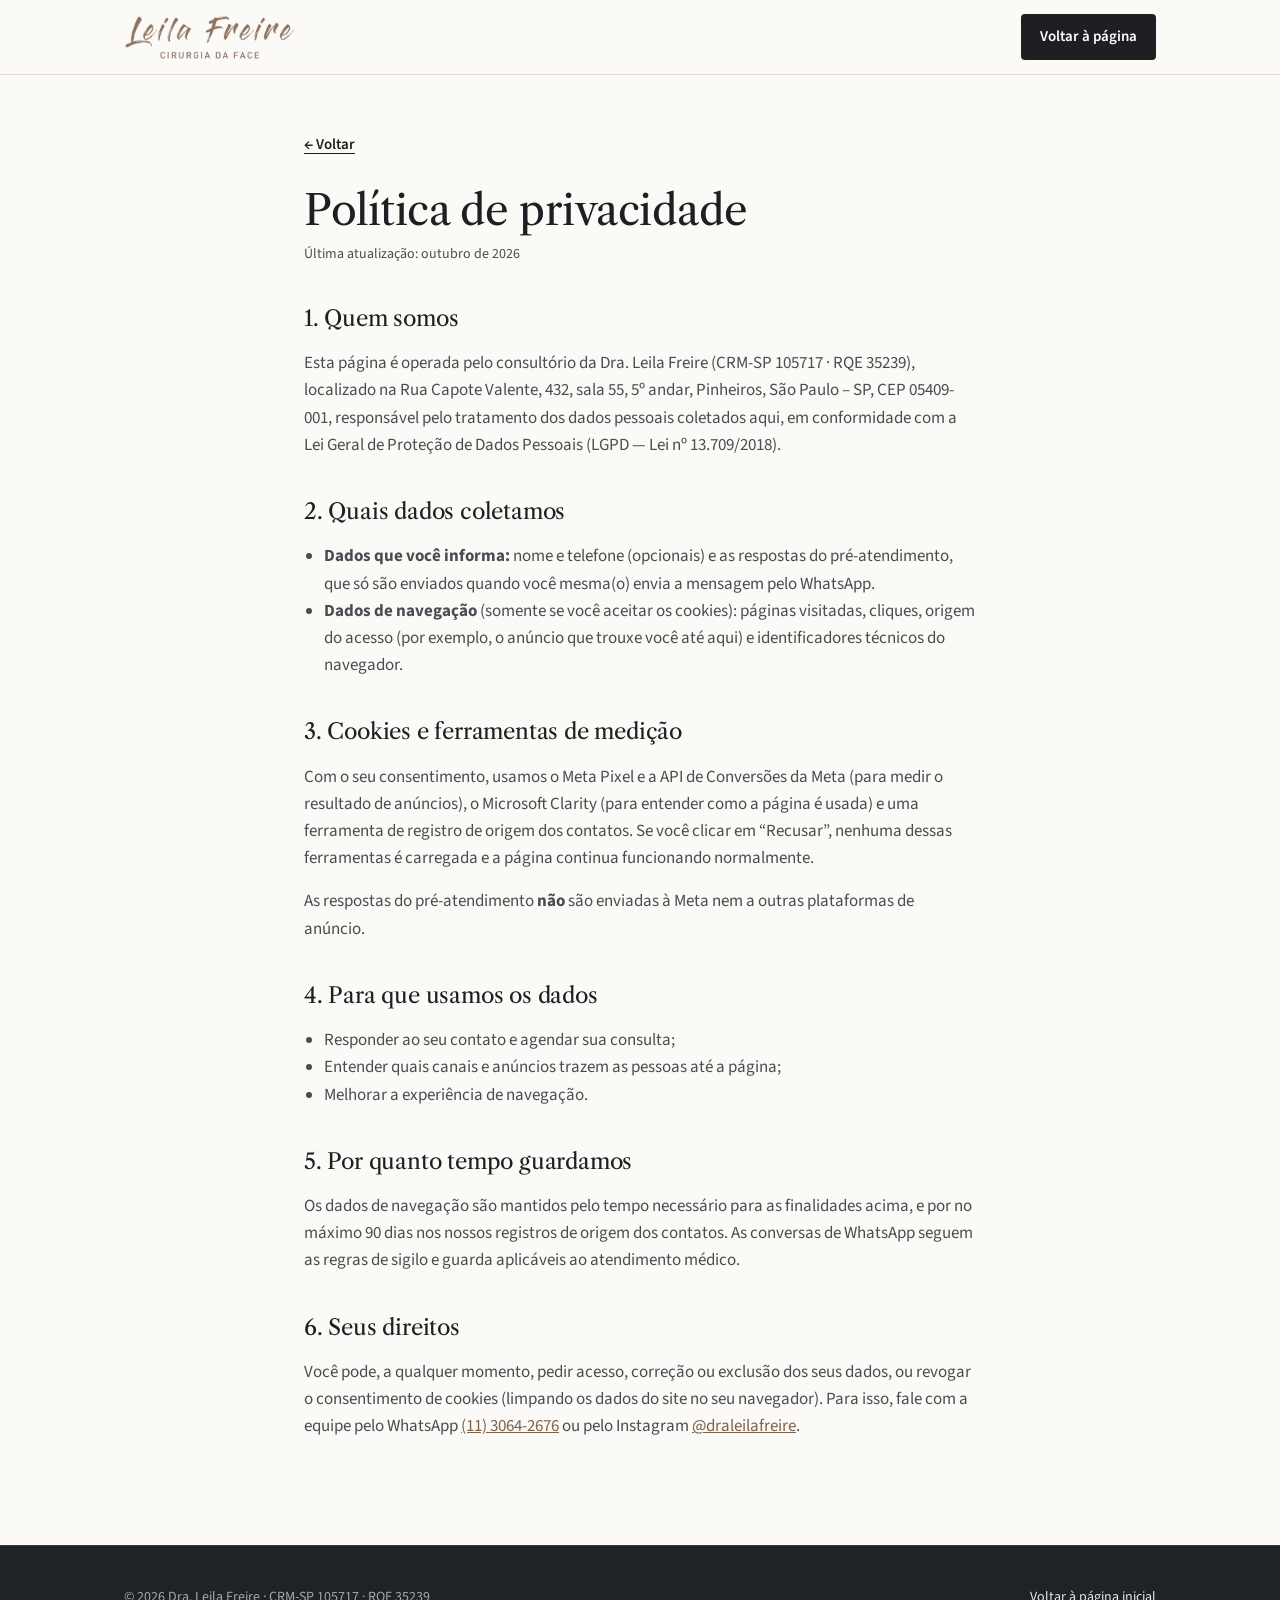
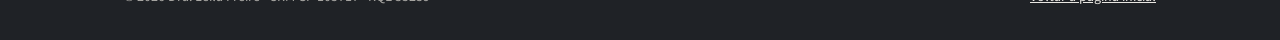
==== commit 544d918c: "Aplica logo e cores da marca na LP Recorta o logo enviado em versões transparentes (nome para o head" ====
--- a/privacidade.html
+++ b/privacidade.html
@@ -6,7 +6,8 @@
 <title>Política de Privacidade | Dra. Leila Freire</title>
 <meta name="description" content="Política de privacidade e uso de cookies da página da Dra. Leila Freire.">
 <meta name="robots" content="noindex">
-<link rel="icon" type="image/svg+xml" href="assets/favicon.svg">
+<link rel="icon" type="image/png" sizes="32x32" href="assets/favicon-32.png">
+<link rel="apple-touch-icon" href="assets/apple-touch-icon.png">
 <link rel="preconnect" href="https://fonts.googleapis.com">
 <link rel="preconnect" href="https://fonts.gstatic.com" crossorigin>
 <link href="https://fonts.googleapis.com/css2?family=Libre+Caslon+Text:ital,wght@0,400;0,700;1,400&family=Source+Sans+3:wght@400;500;600;700&display=swap" rel="stylesheet">
@@ -25,7 +26,7 @@
 
 <header class="site-header">
   <div class="container header-inner">
-    <a href="index.html" class="brand">Dra. Leila Freire</a>
+    <a href="index.html" class="brand"><img src="assets/logo-nome.webp" alt="Leila Freire · Cirurgia da Face" width="171" height="45"></a>
     <a href="index.html" class="btn btn-dark header-cta">Voltar à página</a>
   </div>
 </header>
--- a/styles.css
+++ b/styles.css
@@ -5,7 +5,9 @@
   --ink:#1d1f23;
   --ink-soft:#4a4c52;
   --ink-mute:#6b6d73;
-  --accent:#8a4f3b;         /* terracota: links e detalhes, 5,8:1 sobre o papel */
+  --brand:#91755d;          /* marrom do logo */
+  --taupe:#b3a79b;          /* taupe do logo (mãos) */
+  --accent:#7d634d;         /* marrom do logo, um tom mais escuro: 5,3:1 sobre o papel */
   --dark:#1f2226;
   --on-dark:#d9d6d0;
   --whatsapp:#1d7a4c;
@@ -70,7 +72,8 @@
   border-bottom:1px solid var(--line);
 }
 .header-inner{display:flex;align-items:center;gap:32px;padding:14px 24px;}
-.brand{font-family:var(--serif);font-size:21px;color:var(--ink);text-decoration:none;margin-right:auto;}
+.brand{display:block;margin-right:auto;line-height:0;}
+.brand img{height:45px;width:auto;}
 .header-nav{display:flex;gap:26px;}
 .header-nav a{color:var(--ink-soft);text-decoration:none;font-size:15px;}
 .header-nav a:hover{color:var(--ink);text-decoration:underline;text-underline-offset:4px;}
@@ -90,15 +93,14 @@
 .hero-media figcaption{font-size:14px;color:var(--ink-mute);margin-top:10px;}
 
 /* Foto com fallback (monograma) enquanto a imagem real não existir */
-.photo-slot{position:relative;aspect-ratio:4/5;overflow:hidden;background:#d9d2c7;}
+.photo-slot{position:relative;aspect-ratio:4/5;overflow:hidden;background:#ece6df;}
 .photo-slot img{width:100%;height:100%;object-fit:cover;object-position:top center;position:relative;z-index:1;}
-.photo-fallback{
-  position:absolute;inset:0;
-  display:flex;align-items:center;justify-content:center;
-  font-family:var(--serif);font-size:88px;color:#fff;opacity:.75;
+.photo-slot img.photo-fallback{
+  position:absolute;z-index:0;
+  left:50%;top:50%;transform:translate(-50%,-50%);
+  width:62%;height:auto;object-fit:contain;
 }
 .photo-slot--soft{background:var(--paper-2);}
-.photo-slot--soft .photo-fallback{color:#cfc6b8;opacity:1;}
 
 /* Seções */
 .section{padding:88px 0;border-bottom:1px solid var(--line);}
@@ -137,7 +139,7 @@
 .steps-list li{counter-increment:passo;border-top:1px solid var(--ink);padding-top:16px;}
 .steps-list li::before{
   content:counter(passo) ".";
-  display:block;font-family:var(--serif);font-size:22px;color:var(--accent);margin-bottom:8px;
+  display:block;font-family:var(--serif);font-size:22px;color:var(--brand);margin-bottom:8px;
 }
 .steps-list p{margin:0;font-size:16px;}
 .social-line{margin:48px 0 0;color:var(--ink-soft);}
@@ -180,7 +182,7 @@
 .quiz-count{font-size:14px;color:var(--ink-mute);margin:0 0 8px;}
 .quiz-progress{display:flex;gap:4px;margin-bottom:26px;}
 .quiz-dot{flex:1;height:3px;background:var(--line);}
-.quiz-dot.active{background:var(--ink);}
+.quiz-dot.active{background:var(--brand);}
 .quiz-question{font-family:var(--serif);font-size:23px;line-height:1.3;margin:0 0 20px;color:var(--ink);}
 .quiz-question:focus{outline:none;}
 .quiz-options{display:grid;gap:10px;}
@@ -294,13 +296,12 @@
   body{font-size:16px;}
   .container{padding:0 18px;}
   .header-inner{padding:12px 18px;gap:12px;}
-  .brand{font-size:19px;}
+  .brand img{height:38px;}
   .header-cta{padding:9px 14px;font-size:14px;}
 
   .hero-inner{padding:24px 18px 48px;}
   .hero-media{max-width:none;display:grid;grid-template-columns:120px 1fr;gap:14px;align-items:end;}
   .hero-media figcaption{margin:0;}
-  .photo-fallback{font-size:40px;}
   h1{font-size:32px;}
   .hero-lead{font-size:17px;}
   .hero-actions{gap:18px;}
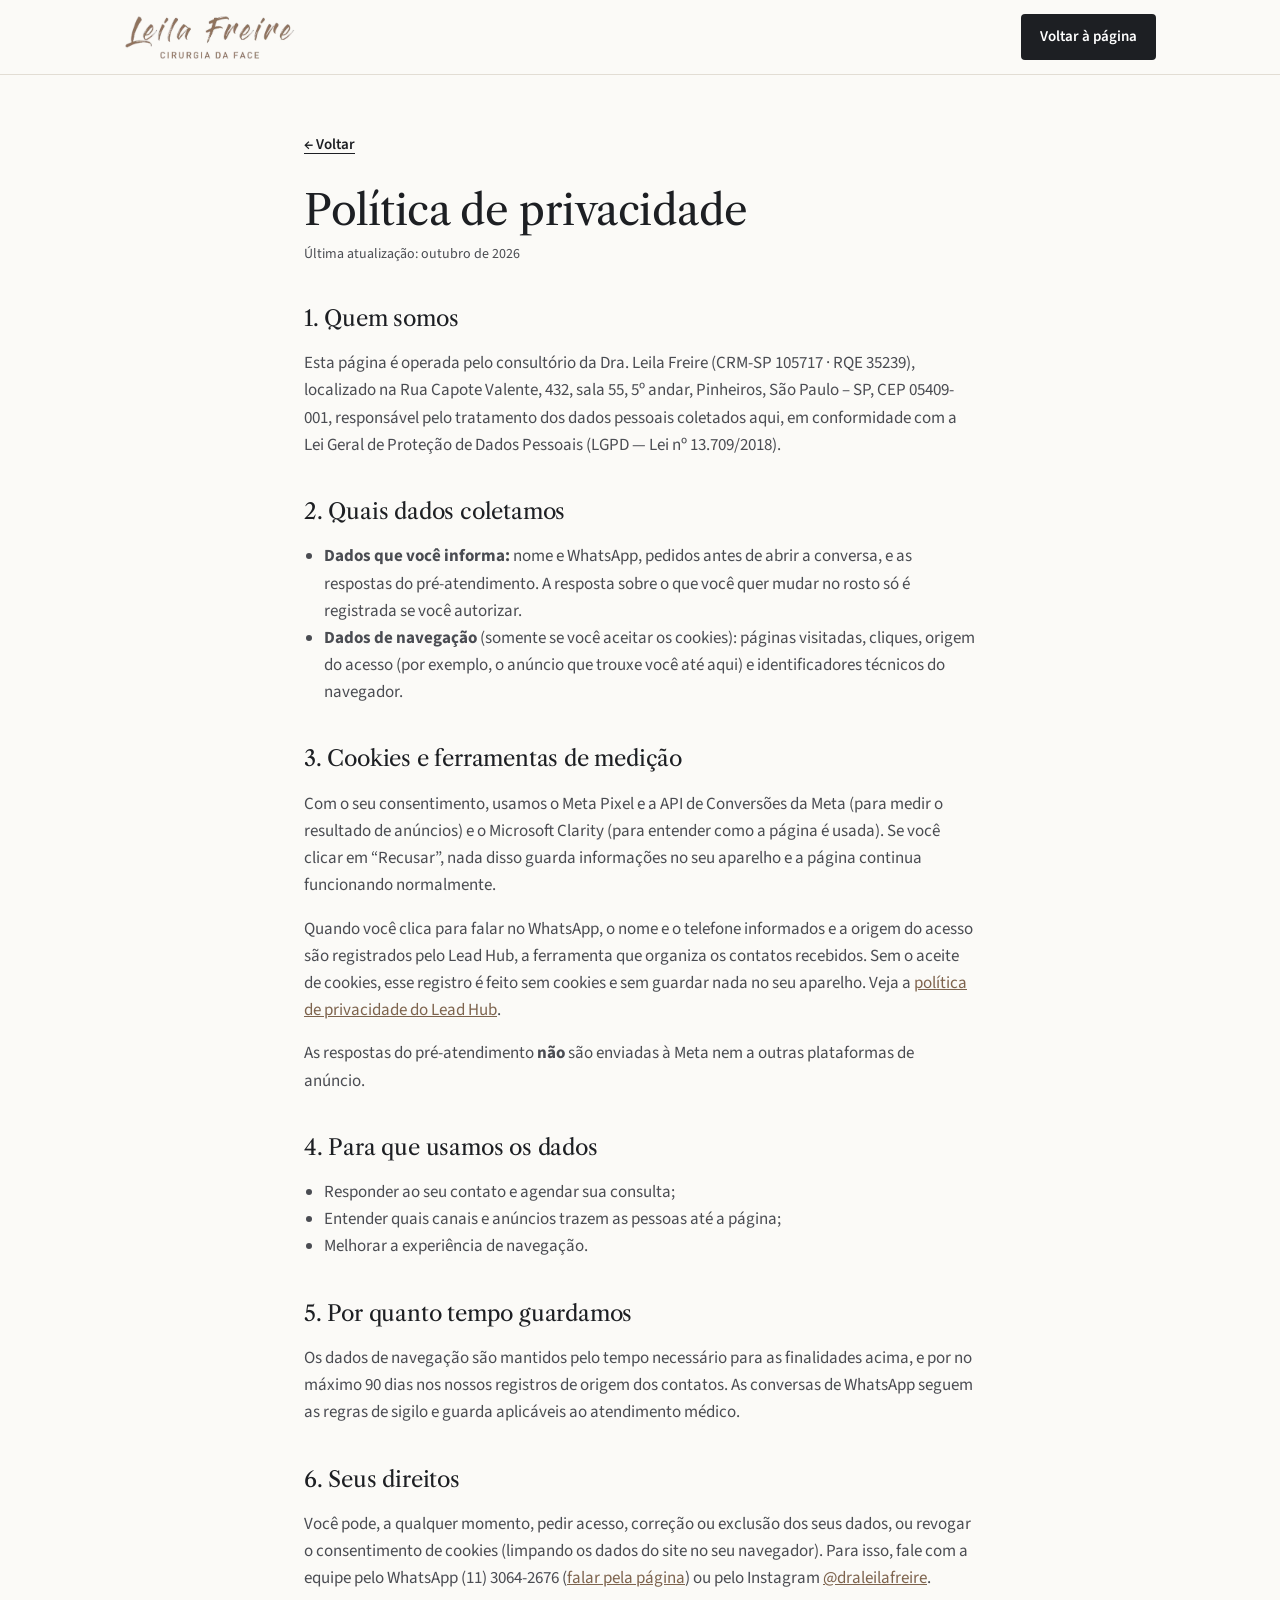
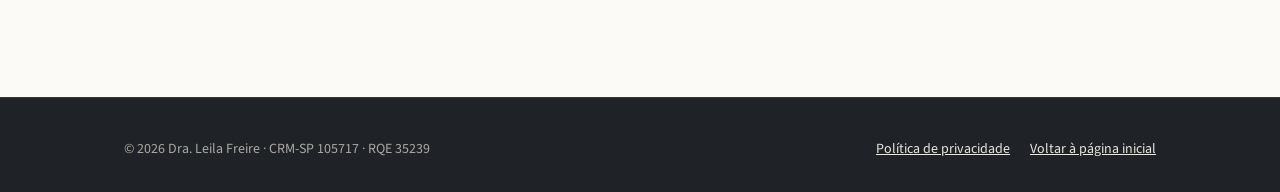
==== commit c9895afa: "Conecta a LP ao Lead Hub e configura pixel e worker da CAPI - Script do Lead Hub em todas as páginas" ====
--- a/privacidade.html
+++ b/privacidade.html
@@ -1,6 +1,20 @@
 <!DOCTYPE html>
 <html lang="pt-BR">
 <head>
+<!-- Lead Hub (cadeolead). Sem pixel nesta página, então fica no início do
+     <head>. data-consent="required": segue a escolha feita no banner da
+     página principal (localStorage.lgpd_consent), sem mostrar outro banner. -->
+<script id="leadhub-tracker" src="https://leadinghub.netlify.app/tracker.js" data-key="pk_a369b410cbb94f9b95f7627c262a3e66" data-consent="required" async></script>
+<script>
+  (function () {
+    var c = '';
+    try { c = localStorage.getItem('lgpd_consent') || ''; } catch (e) {}
+    if (c !== 'accepted' && c !== 'rejected') return;
+    document.getElementById('leadhub-tracker').addEventListener('load', function () {
+      window.LeadHub?.consent(c === 'accepted');
+    });
+  })();
+</script>
 <meta charset="UTF-8">
 <meta name="viewport" content="width=device-width, initial-scale=1.0">
 <title>Política de Privacidade | Dra. Leila Freire</title>
@@ -49,18 +63,25 @@
 
     <h2>2. Quais dados coletamos</h2>
     <ul>
-      <li><strong>Dados que você informa:</strong> nome e telefone (opcionais) e as respostas do pré-atendimento, que só são enviados quando você mesma(o) envia a mensagem pelo WhatsApp.</li>
+      <li><strong>Dados que você informa:</strong> nome e WhatsApp, pedidos antes de abrir a conversa, e as respostas do pré-atendimento. A resposta sobre o que você quer mudar no rosto só é registrada se você autorizar.</li>
       <li><strong>Dados de navegação</strong> (somente se você aceitar os cookies): páginas visitadas, cliques, origem do acesso (por exemplo, o anúncio que trouxe você até aqui) e identificadores técnicos do navegador.</li>
     </ul>
 
     <h2>3. Cookies e ferramentas de medição</h2>
     <p>
       Com o seu consentimento, usamos o Meta Pixel e a API de Conversões
-      da Meta (para medir o resultado de anúncios), o Microsoft Clarity
-      (para entender como a página é usada) e uma ferramenta de registro
-      de origem dos contatos. Se você clicar em &ldquo;Recusar&rdquo;,
-      nenhuma dessas ferramentas é carregada e a página continua
-      funcionando normalmente.
+      da Meta (para medir o resultado de anúncios) e o Microsoft Clarity
+      (para entender como a página é usada). Se você clicar em
+      &ldquo;Recusar&rdquo;, nada disso guarda informações no seu aparelho
+      e a página continua funcionando normalmente.
+    </p>
+    <p>
+      Quando você clica para falar no WhatsApp, o nome e o telefone
+      informados e a origem do acesso são registrados pelo Lead Hub, a
+      ferramenta que organiza os contatos recebidos. Sem o aceite de
+      cookies, esse registro é feito sem cookies e sem guardar nada no seu
+      aparelho. Veja a
+      <a href="https://leadinghub.netlify.app/privacidade/pk_a369b410cbb94f9b95f7627c262a3e66" target="_blank" rel="noopener">política de privacidade do Lead Hub</a>.
     </p>
     <p>
       As respostas do pré-atendimento <strong>não</strong> são enviadas à
@@ -87,7 +108,7 @@
       Você pode, a qualquer momento, pedir acesso, correção ou exclusão
       dos seus dados, ou revogar o consentimento de cookies (limpando os
       dados do site no seu navegador). Para isso, fale com a equipe pelo
-      WhatsApp <a href="https://wa.me/551130642676" target="_blank" rel="noopener">(11) 3064-2676</a>
+      WhatsApp (11) 3064-2676 (<a href="index.html#qualificacao">falar pela página</a>)
       ou pelo Instagram
       <a href="https://www.instagram.com/draleilafreire/" target="_blank" rel="noopener">@draleilafreire</a>.
     </p>
@@ -97,7 +118,10 @@
 <footer class="site-footer">
   <div class="container footer-inner">
     <p>&copy; <span id="year"></span> Dra. Leila Freire &middot; CRM-SP 105717 &middot; RQE 35239</p>
-    <ul class="footer-links"><li><a href="index.html">Voltar à página inicial</a></li></ul>
+    <ul class="footer-links">
+      <li><a href="https://leadinghub.netlify.app/privacidade/pk_a369b410cbb94f9b95f7627c262a3e66" target="_blank" rel="noopener">Política de privacidade</a></li>
+      <li><a href="index.html">Voltar à página inicial</a></li>
+    </ul>
   </div>
 </footer>
 
--- a/styles.css
+++ b/styles.css
@@ -241,6 +241,15 @@
   background:#fff;color:var(--ink);
 }
 .optional-fields input:focus{outline:none;border-color:var(--ink);}
+.field{display:grid;gap:4px;}
+.field > span{font-size:14px;font-weight:600;color:var(--ink);}
+.field input[aria-invalid="true"]{border-color:#b3261e;box-shadow:0 0 0 3px rgba(179,38,30,.12);}
+.field-error{font-size:13px;color:#b3261e;}
+.field-error[hidden]{display:none;}
+.health-consent{display:flex;gap:10px;align-items:flex-start;font-size:14px;color:var(--ink-soft);line-height:1.45;cursor:pointer;margin-top:4px;}
+.health-consent[hidden]{display:none;}
+.health-consent input{padding:0;margin:3px 0 0;width:16px;height:16px;flex:0 0 16px;accent-color:var(--ink);}
+.privacy-note{margin:14px 0 0;font-size:13px;line-height:1.5;color:var(--ink-mute);text-align:center;}
 
 .btn-locked{opacity:.45;cursor:not-allowed;}
 .btn-locked.unlocked{opacity:1;cursor:pointer;}
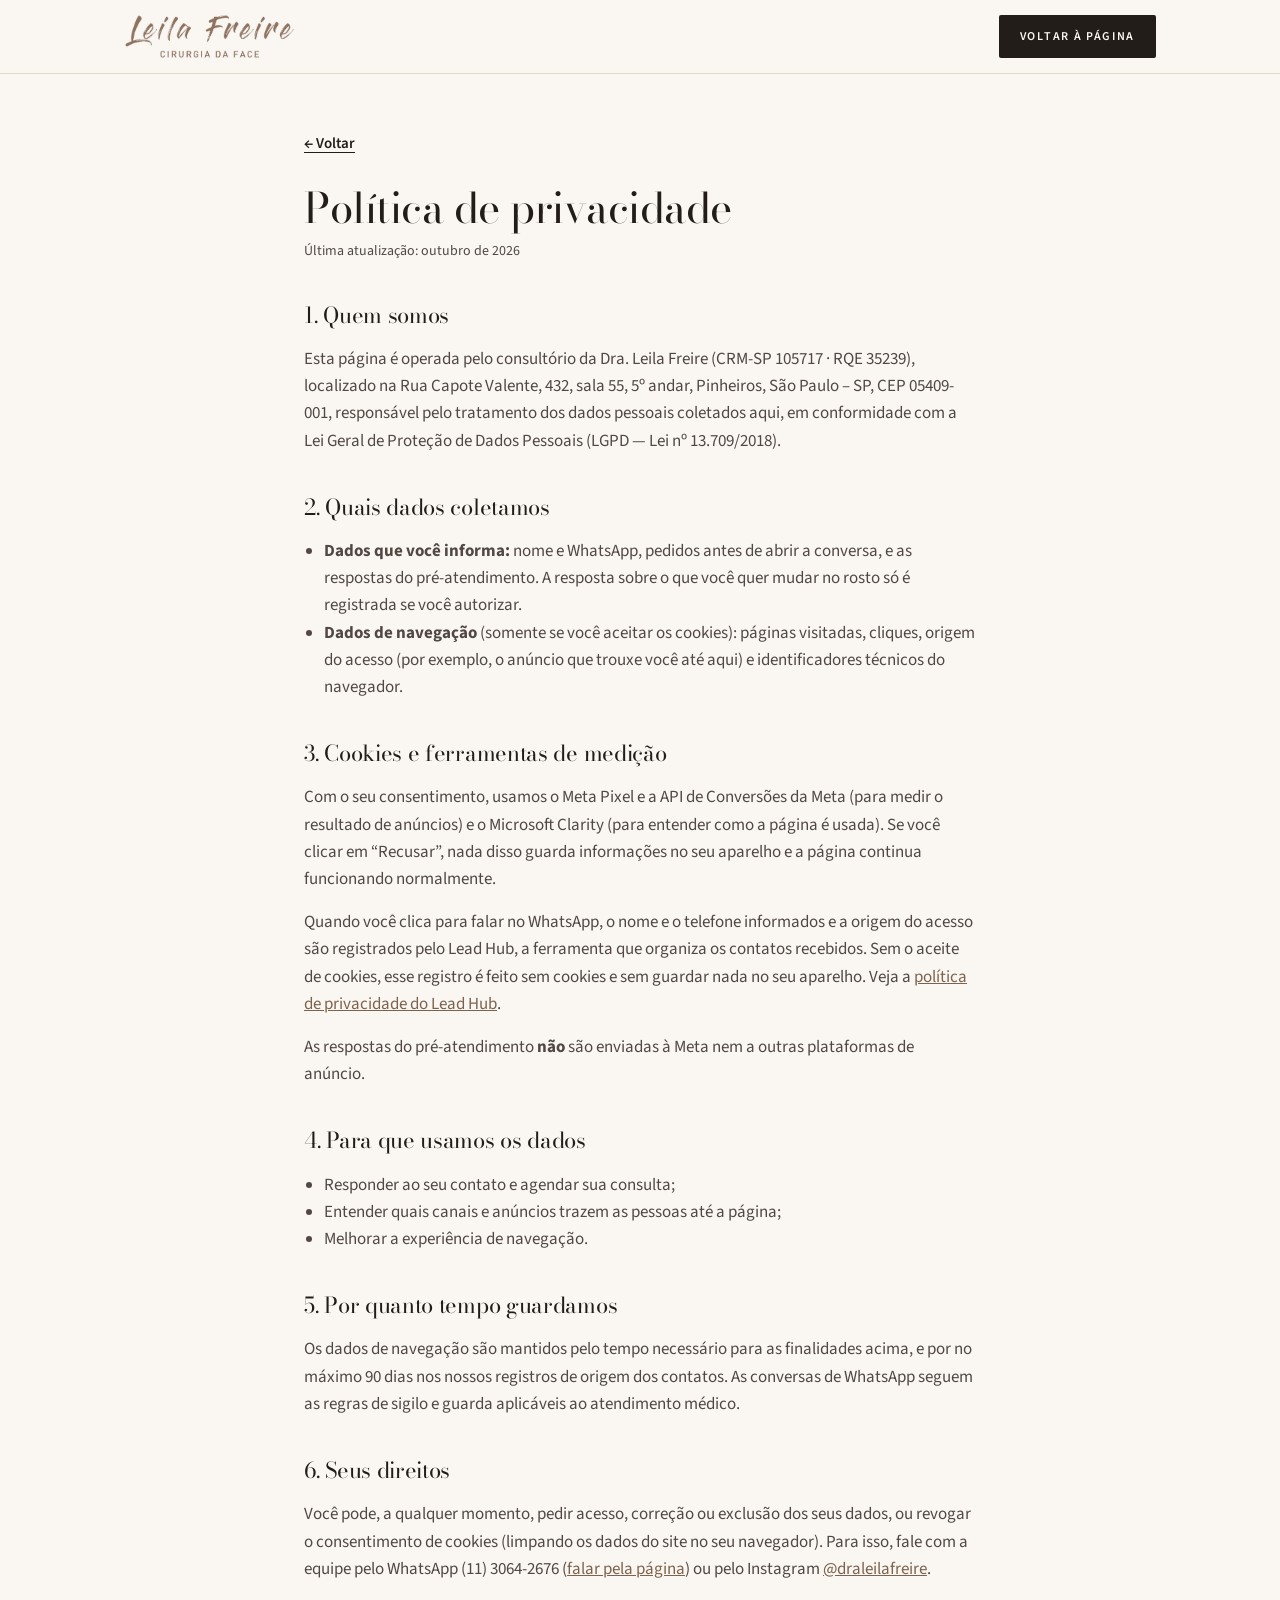
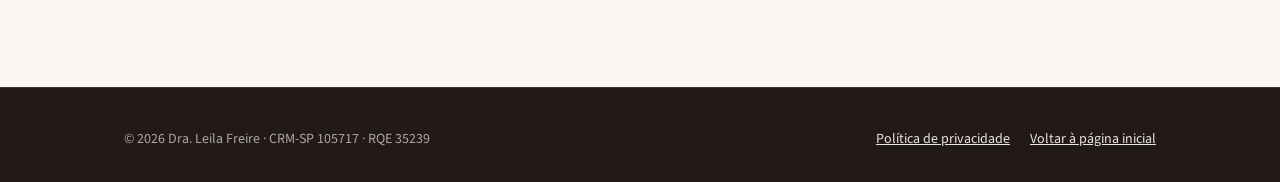
==== commit 3e3c13e3: "Refinamento de alto padrão no visual da LP - Retrato da Dra. em moldura de arco com filete deslocado" ====
--- a/privacidade.html
+++ b/privacidade.html
@@ -24,7 +24,7 @@
 <link rel="apple-touch-icon" href="assets/apple-touch-icon.png">
 <link rel="preconnect" href="https://fonts.googleapis.com">
 <link rel="preconnect" href="https://fonts.gstatic.com" crossorigin>
-<link href="https://fonts.googleapis.com/css2?family=Libre+Caslon+Text:ital,wght@0,400;0,700;1,400&family=Source+Sans+3:wght@400;500;600;700&display=swap" rel="stylesheet">
+<link href="https://fonts.googleapis.com/css2?family=Bodoni+Moda:ital,opsz,wght@0,6..96,400;0,6..96,500;1,6..96,400&family=Source+Sans+3:wght@300;400;500;600&display=swap" rel="stylesheet">
 <link rel="stylesheet" href="styles.css">
 <style>
   .policy{padding:56px 0 88px;}
--- a/styles.css
+++ b/styles.css
@@ -1,18 +1,19 @@
 :root{
-  --paper:#fbfaf7;
-  --paper-2:#f3f0ea;
-  --line:#e2ddd4;
-  --ink:#1d1f23;
-  --ink-soft:#4a4c52;
-  --ink-mute:#6b6d73;
+  --paper:#faf7f2;
+  --paper-2:#f2ebe2;
+  --line:#e4dbcf;
+  --ink:#231d1a;
+  --ink-soft:#514843;
+  --ink-mute:#73685f;
   --brand:#91755d;          /* marrom do logo */
   --taupe:#b3a79b;          /* taupe do logo (mãos) */
   --accent:#7d634d;         /* marrom do logo, um tom mais escuro: 5,3:1 sobre o papel */
-  --dark:#1f2226;
-  --on-dark:#d9d6d0;
-  --whatsapp:#1d7a4c;
-  --radius:4px;
-  --serif:'Libre Caslon Text', Georgia, 'Times New Roman', serif;
+  --dark:#211a16;            /* espresso */
+  --on-dark:#e3d9cd;
+  --gold:#c9ab8a;            /* champanhe, só sobre fundo escuro */
+  --whatsapp:#1e6b47;
+  --radius:2px;
+  --serif:'Bodoni Moda', 'Didot', Georgia, serif;
   --sans:'Source Sans 3', 'Helvetica Neue', Arial, sans-serif;
 }
 
@@ -31,9 +32,10 @@
 a{color:var(--accent);}
 .container{max-width:1080px;margin:0 auto;padding:0 24px;}
 
-h1,h2,h3{font-family:var(--serif);font-weight:400;line-height:1.2;margin:0 0 18px;color:var(--ink);}
+h1,h2,h3{font-family:var(--serif);font-weight:400;line-height:1.15;margin:0 0 18px;color:var(--ink);font-optical-sizing:auto;}
 h1{font-size:clamp(34px,4.6vw,54px);letter-spacing:-.5px;}
-h2{font-size:clamp(26px,3vw,34px);letter-spacing:-.2px;}
+h2{font-size:clamp(28px,3.2vw,40px);letter-spacing:-.3px;}
+h1 em,h2 em{font-style:italic;color:var(--accent);}
 h3{font-family:var(--sans);font-size:17px;font-weight:600;margin-bottom:6px;}
 p{margin:0 0 16px;color:var(--ink-soft);}
 
@@ -44,16 +46,21 @@
 /* Botões: retângulos simples, sem gradiente nem brilho */
 .btn{
   display:inline-flex;align-items:center;justify-content:center;gap:10px;
-  padding:14px 26px;
-  font-family:var(--sans);font-size:16px;font-weight:600;
+  padding:15px 30px;
+  font-family:var(--sans);font-size:13.5px;font-weight:600;
+  letter-spacing:.14em;text-transform:uppercase;
   text-decoration:none;
   border-radius:var(--radius);
   border:1px solid transparent;
   cursor:pointer;
-  transition:background-color .15s ease, color .15s ease;
-}
-.btn-dark{background:var(--ink);color:#fff;}
-.btn-dark:hover{background:#000;}
+  transition:background-color .25s ease, color .25s ease, border-color .25s ease;
+}
+.btn-dark{background:var(--ink);color:#fbf6ef;}
+.btn-dark:hover{background:var(--accent);}
+.btn-line{background:transparent;color:var(--ink);border-color:var(--ink);}
+.btn-line:hover{background:var(--ink);color:#fbf6ef;}
+.btn-gold{background:var(--gold);color:var(--dark);}
+.btn-gold:hover{background:#dcc3a6;}
 .btn-light{background:#fff;color:var(--ink);}
 .btn-light:hover{background:var(--paper-2);}
 .btn-quiet{background:transparent;color:var(--on-dark);border-color:rgba(255,255,255,.3);}
@@ -61,36 +68,53 @@
 .btn-whatsapp{background:var(--whatsapp);color:#fff;}
 .btn-whatsapp:hover{background:#16653e;}
 .btn-block{width:100%;}
-.btn-lg{padding:16px 34px;font-size:17px;}
+.btn-lg{padding:18px 40px;font-size:14px;}
 .text-link{color:var(--ink);font-weight:600;text-underline-offset:4px;text-decoration-thickness:1px;}
 .text-link:hover{color:var(--accent);}
 
 /* Header */
 .site-header{
   position:sticky;top:0;z-index:50;
-  background:var(--paper);
+  background:rgba(250,247,242,.92);
+  -webkit-backdrop-filter:saturate(1.2) blur(10px);
+  backdrop-filter:saturate(1.2) blur(10px);
   border-bottom:1px solid var(--line);
 }
 .header-inner{display:flex;align-items:center;gap:32px;padding:14px 24px;}
 .brand{display:block;margin-right:auto;line-height:0;}
 .brand img{height:45px;width:auto;}
 .header-nav{display:flex;gap:26px;}
-.header-nav a{color:var(--ink-soft);text-decoration:none;font-size:15px;}
+.header-nav a{color:var(--ink-soft);text-decoration:none;font-size:13px;letter-spacing:.12em;text-transform:uppercase;}
 .header-nav a:hover{color:var(--ink);text-decoration:underline;text-underline-offset:4px;}
-.header-cta{padding:10px 18px;font-size:15px;}
+.header-cta{padding:11px 20px;font-size:12px;}
 
 /* Hero */
-.hero{border-bottom:1px solid var(--line);}
+.hero{border-bottom:1px solid var(--line);background:linear-gradient(180deg,var(--paper) 0%,var(--paper-2) 100%);}
 .hero-inner{
-  display:grid;grid-template-columns:1.15fr .85fr;gap:64px;align-items:end;
-  padding:72px 24px 64px;
-}
-.kicker{font-size:15px;color:var(--accent);font-weight:600;margin-bottom:18px;}
-.hero-lead{font-size:19px;max-width:560px;color:var(--ink-soft);}
+  display:grid;grid-template-columns:.9fr 1.1fr;gap:64px;align-items:center;
+  padding:56px 24px 64px;
+}
+.kicker{font-size:12px;letter-spacing:.24em;text-transform:uppercase;color:var(--accent);font-weight:600;margin-bottom:20px;}
+.hero-copy h1{font-size:clamp(44px,5.6vw,72px);line-height:1.02;letter-spacing:-1px;margin-bottom:18px;}
+.flourish{display:flex;align-items:center;gap:10px;width:132px;margin:0 0 20px;}
+.flourish::before,.flourish::after{content:"";flex:1;height:1px;background:var(--brand);opacity:.6;}
+.flourish i{width:6px;height:6px;background:var(--brand);transform:rotate(45deg);}
+.hero-sub{font-family:var(--serif);font-style:italic;font-size:21px;line-height:1.45;color:var(--ink-soft);max-width:520px;margin-bottom:26px;}
+.hero-refs{list-style:none;margin:0;padding:0;border-top:1px solid var(--line);max-width:540px;}
+.hero-refs li{padding:10px 0 10px 22px;border-bottom:1px solid var(--line);position:relative;font-size:16px;color:var(--ink-soft);line-height:1.45;}
+.hero-refs li::before{content:"";position:absolute;left:3px;top:19px;width:5px;height:5px;background:var(--brand);transform:rotate(45deg);}
+.hero-refs strong{color:var(--ink);font-weight:600;}
 .hero-actions{display:flex;align-items:center;gap:28px;flex-wrap:wrap;margin:30px 0 26px;}
 .hero-reg{font-size:14px;color:var(--ink-mute);margin:0;}
-.hero-media{margin:0;}
-.hero-media figcaption{font-size:14px;color:var(--ink-mute);margin-top:10px;}
+.hero-media{margin:0;position:relative;padding:0 18px 18px 0;}
+/* Retrato em arco com filete deslocado (moldura) */
+.photo-arch{border-radius:999px 999px 0 0;}
+.hero-media::before{
+  content:"";position:absolute;left:18px;top:18px;right:0;bottom:0;
+  border:1px solid var(--brand);opacity:.55;
+  border-radius:999px 999px 0 0;
+}
+.hero .photo-slot{position:relative;z-index:1;box-shadow:0 30px 60px -38px rgba(35,29,26,.55);}
 
 /* Foto com fallback (monograma) enquanto a imagem real não existir */
 .photo-slot{position:relative;aspect-ratio:4/5;overflow:hidden;background:#ece6df;}
@@ -100,7 +124,9 @@
   left:50%;top:50%;transform:translate(-50%,-50%);
   width:62%;height:auto;object-fit:contain;
 }
-.photo-slot--soft{background:var(--paper-2);}
+.photo-slot--soft{background:var(--paper-2);outline:1px solid var(--line);outline-offset:-14px;}
+.photo-slot--soft.photo-arch{outline:0;box-shadow:inset 0 0 0 1px var(--line);}
+.photo-slot--soft img.photo-fallback{width:72%;}
 
 /* Seções */
 .section{padding:88px 0;border-bottom:1px solid var(--line);}
@@ -120,7 +146,15 @@
 .cv dt:only-child{grid-column:1 / -1;}
 
 /* Consulta */
-.consult{background:var(--paper-2);}
+.consult{background:var(--dark);border-bottom:0;}
+.consult h2{color:#fbf6ef;}
+.consult h2 em{color:var(--gold);}
+.consult .kicker{color:var(--gold);}
+.consult p{color:var(--on-dark);}
+.consult .facts{border-top-color:var(--gold);}
+.consult .facts > div{border-bottom-color:rgba(201,171,138,.22);}
+.consult .facts dt{color:var(--gold);font-weight:500;letter-spacing:.08em;text-transform:uppercase;font-size:13px;padding-top:3px;}
+.consult .facts dd{color:#f3ece3;}
 .consult-grid{display:grid;grid-template-columns:.8fr 1.2fr;gap:64px;align-items:start;}
 .facts{margin:0;border-top:1px solid var(--ink);}
 .facts > div{
@@ -277,9 +311,12 @@
 .location-map iframe{width:100%;height:100%;border:0;display:block;filter:grayscale(.35);}
 
 /* CTA final */
-.final-cta{padding:72px 0;background:var(--dark);}
-.final-cta-inner{display:flex;align-items:center;justify-content:space-between;gap:24px;flex-wrap:wrap;}
-.final-cta h2{color:#fff;margin:0;}
+.final-cta{padding:96px 0;background:var(--dark);text-align:center;}
+.final-cta-inner{display:flex;flex-direction:column;align-items:center;}
+.final-mark{width:96px;height:auto;margin-bottom:26px;opacity:.9;}
+.final-cta h2{color:#fbf6ef;margin:0 0 12px;font-size:clamp(30px,3.8vw,46px);}
+.final-cta h2 em{color:var(--gold);}
+.final-cta p{color:var(--on-dark);margin-bottom:30px;}
 
 /* Footer */
 .site-footer{padding:40px 0 28px;background:var(--dark);border-top:1px solid rgba(255,255,255,.1);color:#a9a8a4;font-size:14px;}
@@ -295,7 +332,7 @@
 @media(max-width:900px){
   .header-nav{display:none;}
   .hero-inner{grid-template-columns:1fr;gap:36px;padding-top:40px;}
-  .hero-media{max-width:340px;order:-1;}
+  .hero-media{width:min(380px,78%);margin:0 auto;}
   .about-grid,.consult-grid,.faq-grid,.location-grid{grid-template-columns:1fr;gap:32px;}
   .about-media{position:static;max-width:340px;order:-1;}
   .steps-list{grid-template-columns:1fr 1fr;}
@@ -306,13 +343,20 @@
   .container{padding:0 18px;}
   .header-inner{padding:12px 18px;gap:12px;}
   .brand img{height:38px;}
-  .header-cta{padding:9px 14px;font-size:14px;}
+  .header-cta{padding:10px 14px;font-size:11px;letter-spacing:.12em;}
 
   .hero-inner{padding:24px 18px 48px;}
-  .hero-media{max-width:none;display:grid;grid-template-columns:120px 1fr;gap:14px;align-items:end;}
-  .hero-media figcaption{margin:0;}
-  h1{font-size:32px;}
-  .hero-lead{font-size:17px;}
+  .hero-inner{padding-top:28px;}
+  .hero-media{width:72%;padding:0 12px 12px 0;}
+  .hero-media::before{left:12px;top:12px;}
+  .hero-copy{text-align:center;}
+  .hero-copy h1{font-size:44px;}
+  .flourish{margin:0 auto 18px;}
+  .hero-sub{font-size:18px;margin-left:auto;margin-right:auto;}
+  .hero-refs{text-align:left;}
+  .hero-refs li{font-size:15px;}
+  .hero-actions{justify-content:center;}
+  .hero-reg{font-size:13px;}
   .hero-actions{gap:18px;}
   .hero-actions .btn{width:100%;}
 
@@ -325,7 +369,7 @@
   .quiz-box,.confirm-box{padding:22px 18px;}
   .quiz-question{font-size:21px;}
 
-  .final-cta{padding:48px 0;}
+  .final-cta{padding:64px 0;}
   .final-cta .btn{width:100%;}
 }
 
@@ -379,7 +423,19 @@
   .lgpd-btn{flex:1;}
 }
 
+/* Entrada suave das seções ao rolar (classe aplicada pelo script.js) */
+.reveal{opacity:0;transform:translateY(18px);transition:opacity .9s ease, transform .9s cubic-bezier(.2,.7,.2,1);}
+.reveal.is-in{opacity:1;transform:none;}
+.hero-copy > *, .hero-media{animation:rise .9s cubic-bezier(.2,.7,.2,1) both;}
+.hero-media{animation-delay:.05s;}
+.hero-copy > *:nth-child(2){animation-delay:.12s;}
+.hero-copy > *:nth-child(3){animation-delay:.2s;}
+.hero-copy > *:nth-child(4){animation-delay:.26s;}
+.hero-copy > *:nth-child(n+5){animation-delay:.34s;}
+@keyframes rise{from{opacity:0;transform:translateY(14px);}to{opacity:1;transform:none;}}
+
 @media (prefers-reduced-motion: reduce){
+  .reveal{opacity:1;transform:none;}
   html{scroll-behavior:auto;}
   *,*::before,*::after{animation-duration:.01ms !important;transition-duration:.01ms !important;}
 }
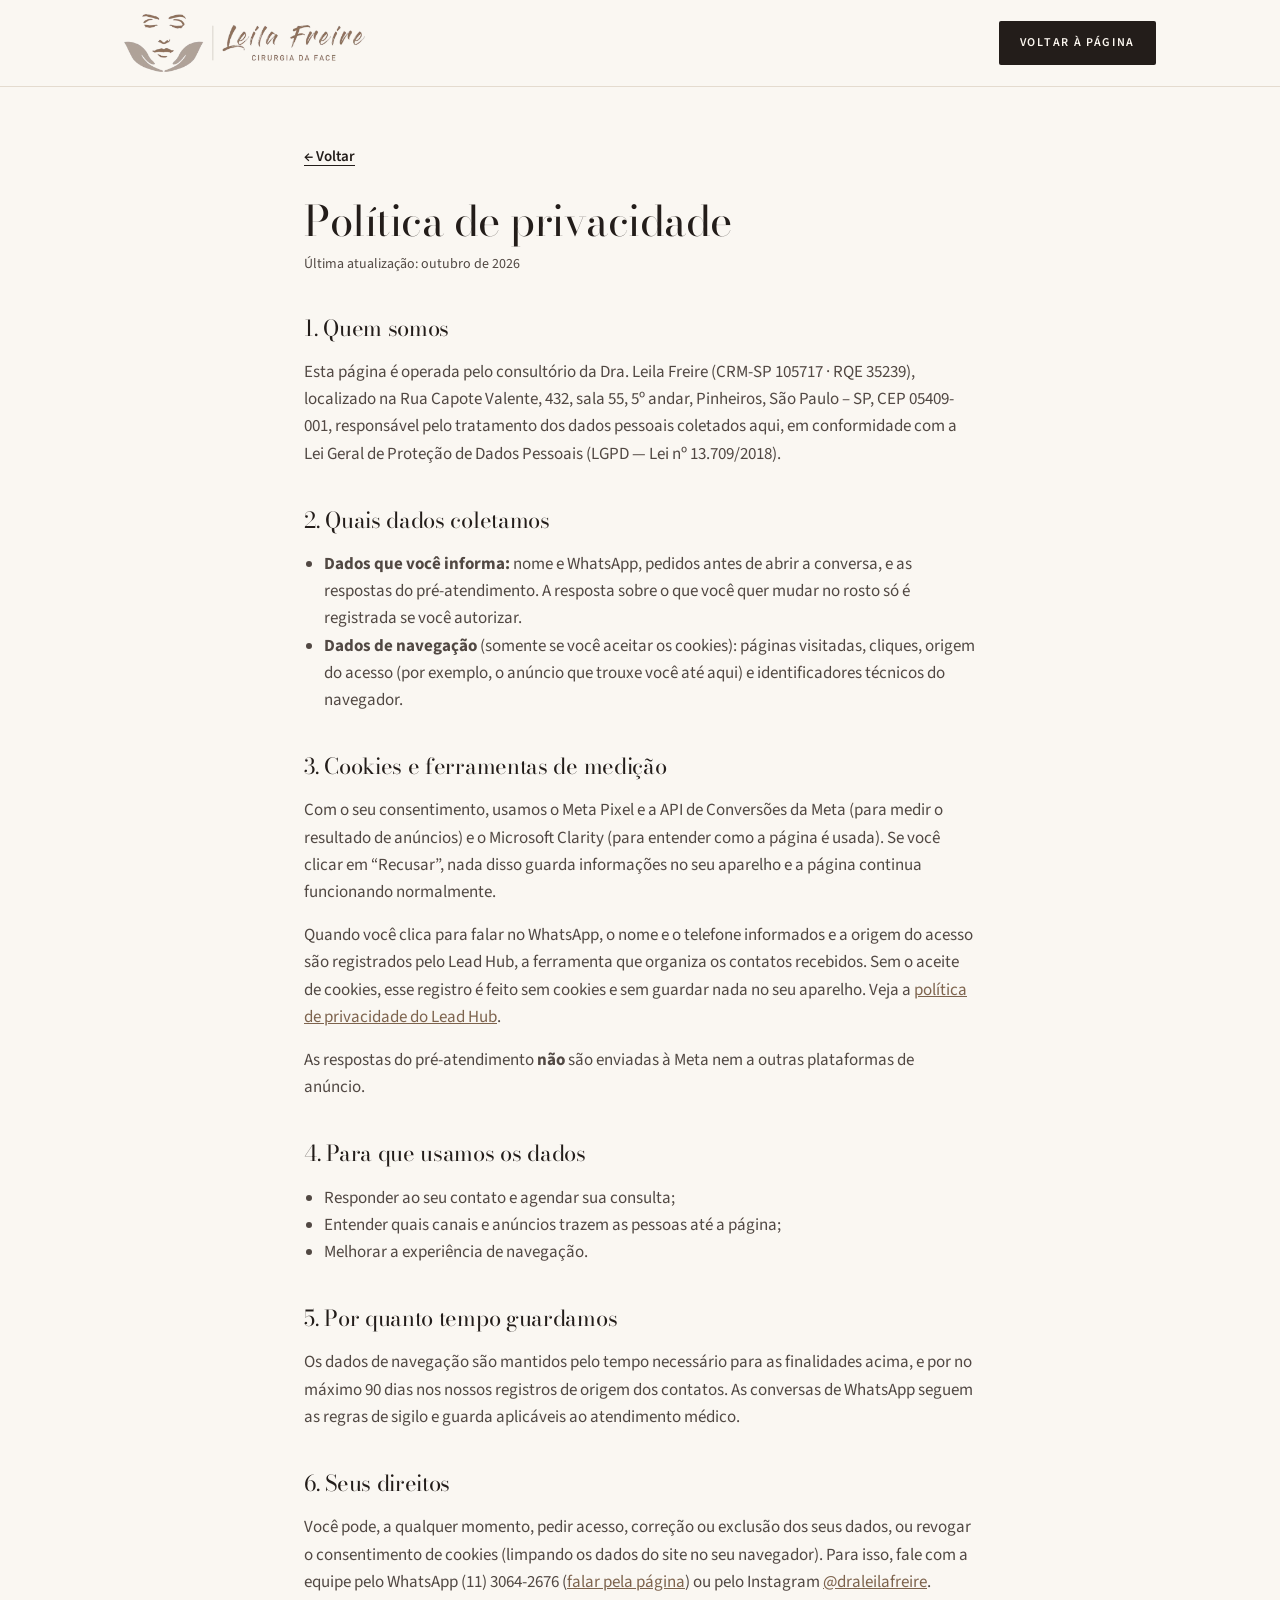
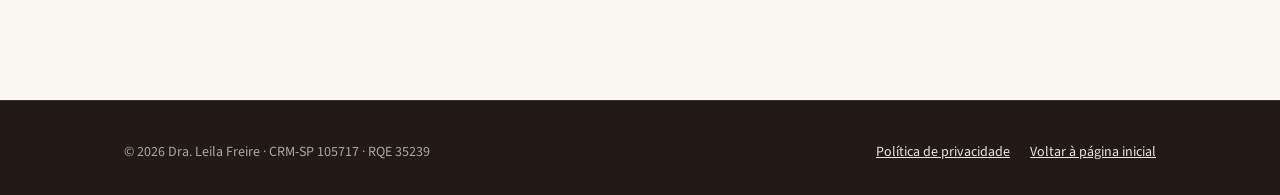
==== commit 4a16a560: "Logo do cabeçalho com o rosto da marca Versão horizontal do logo (desenho do rosto + Leila Freire / " ====
--- a/privacidade.html
+++ b/privacidade.html
@@ -40,7 +40,7 @@
 
 <header class="site-header">
   <div class="container header-inner">
-    <a href="index.html" class="brand"><img src="assets/logo-nome.webp" alt="Leila Freire · Cirurgia da Face" width="171" height="45"></a>
+    <a href="index.html" class="brand"><img src="assets/logo-horizontal.webp" alt="Leila Freire · Cirurgia da Face" width="216" height="52"></a>
     <a href="index.html" class="btn btn-dark header-cta">Voltar à página</a>
   </div>
 </header>
--- a/styles.css
+++ b/styles.css
@@ -82,7 +82,7 @@
 }
 .header-inner{display:flex;align-items:center;gap:32px;padding:14px 24px;}
 .brand{display:block;margin-right:auto;line-height:0;}
-.brand img{height:45px;width:auto;}
+.brand img{height:58px;width:auto;}
 .header-nav{display:flex;gap:26px;}
 .header-nav a{color:var(--ink-soft);text-decoration:none;font-size:13px;letter-spacing:.12em;text-transform:uppercase;}
 .header-nav a:hover{color:var(--ink);text-decoration:underline;text-underline-offset:4px;}
@@ -124,18 +124,20 @@
   left:50%;top:50%;transform:translate(-50%,-50%);
   width:62%;height:auto;object-fit:contain;
 }
-.photo-slot--soft{background:var(--paper-2);outline:1px solid var(--line);outline-offset:-14px;}
-.photo-slot--soft.photo-arch{outline:0;box-shadow:inset 0 0 0 1px var(--line);}
-.photo-slot--soft img.photo-fallback{width:72%;}
 
 /* Seções */
 .section{padding:88px 0;border-bottom:1px solid var(--line);}
 .section-sub{max-width:560px;}
 
 /* Sobre + currículo */
-.about-grid{display:grid;grid-template-columns:1.3fr .7fr;gap:64px;align-items:start;}
+.about-grid{display:grid;grid-template-columns:1.25fr .75fr;gap:72px;align-items:start;}
+.about-media{margin:0;position:sticky;top:110px;padding:0 0 16px 16px;}
+.about-media::before{
+  content:"";position:absolute;left:0;top:16px;right:16px;bottom:0;
+  border:1px solid var(--brand);opacity:.55;border-radius:999px 999px 0 0;
+}
+.about-media .photo-slot{position:relative;z-index:1;box-shadow:0 30px 60px -38px rgba(35,29,26,.55);}
 .about-text > p{max-width:620px;}
-.about-media{position:sticky;top:96px;}
 .cv{margin:36px 0 0;border-top:1px solid var(--ink);}
 .cv > div{
   display:grid;grid-template-columns:1fr 1fr;gap:4px 24px;
@@ -334,7 +336,7 @@
   .hero-inner{grid-template-columns:1fr;gap:36px;padding-top:40px;}
   .hero-media{width:min(380px,78%);margin:0 auto;}
   .about-grid,.consult-grid,.faq-grid,.location-grid{grid-template-columns:1fr;gap:32px;}
-  .about-media{position:static;max-width:340px;order:-1;}
+  .about-media{position:relative;top:auto;order:-1;width:min(340px,72%);margin:0 auto;}
   .steps-list{grid-template-columns:1fr 1fr;}
   .proof-grid{grid-template-columns:1fr;}
 }
@@ -342,7 +344,7 @@
   body{font-size:16px;}
   .container{padding:0 18px;}
   .header-inner{padding:12px 18px;gap:12px;}
-  .brand img{height:38px;}
+  .brand img{height:44px;}
   .header-cta{padding:10px 14px;font-size:11px;letter-spacing:.12em;}
 
   .hero-inner{padding:24px 18px 48px;}
@@ -362,7 +364,6 @@
 
   .section{padding:56px 0;}
   .cv > div,.facts > div{grid-template-columns:1fr;gap:2px;}
-  .about-media{display:none;}
   .steps-list{grid-template-columns:1fr;gap:20px;}
   .faq-hospitals{columns:1;}
 
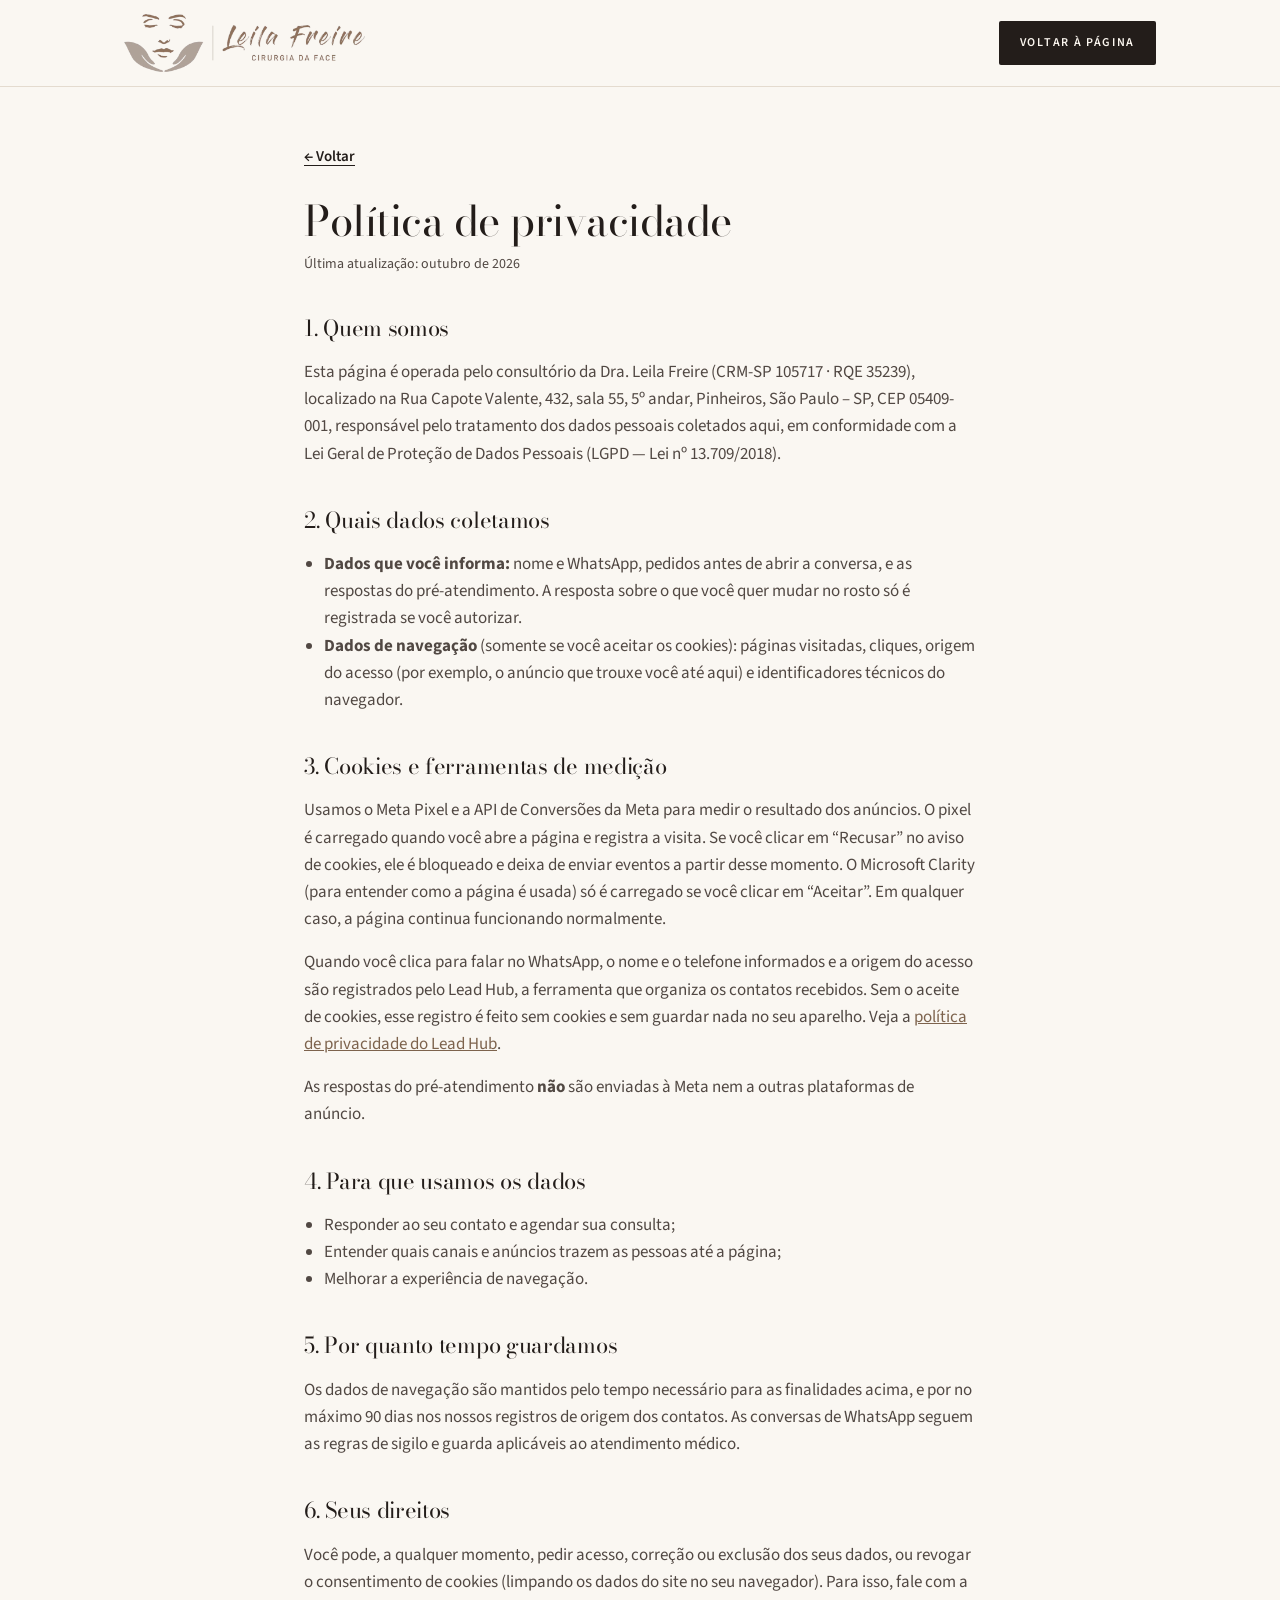
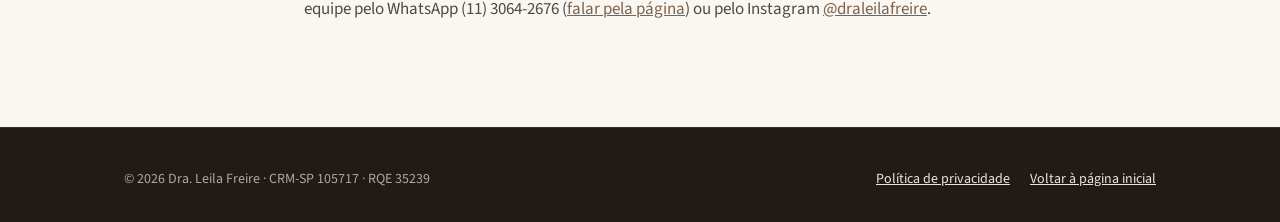
==== commit 596efd3a: "Pixel da Meta carrega e dispara desde a abertura da página O PageView sai ao abrir a página, sem esp" ====
--- a/privacidade.html
+++ b/privacidade.html
@@ -69,11 +69,13 @@
 
     <h2>3. Cookies e ferramentas de medição</h2>
     <p>
-      Com o seu consentimento, usamos o Meta Pixel e a API de Conversões
-      da Meta (para medir o resultado de anúncios) e o Microsoft Clarity
-      (para entender como a página é usada). Se você clicar em
-      &ldquo;Recusar&rdquo;, nada disso guarda informações no seu aparelho
-      e a página continua funcionando normalmente.
+      Usamos o Meta Pixel e a API de Conversões da Meta para medir o
+      resultado dos anúncios. O pixel é carregado quando você abre a página
+      e registra a visita. Se você clicar em &ldquo;Recusar&rdquo; no aviso
+      de cookies, ele é bloqueado e deixa de enviar eventos a partir desse
+      momento. O Microsoft Clarity (para entender como a página é usada) só
+      é carregado se você clicar em &ldquo;Aceitar&rdquo;. Em qualquer caso,
+      a página continua funcionando normalmente.
     </p>
     <p>
       Quando você clica para falar no WhatsApp, o nome e o telefone
--- a/styles.css
+++ b/styles.css
@@ -36,6 +36,7 @@
 h1{font-size:clamp(34px,4.6vw,54px);letter-spacing:-.5px;}
 h2{font-size:clamp(28px,3.2vw,40px);letter-spacing:-.3px;}
 h1 em,h2 em{font-style:italic;color:var(--accent);}
+.h2-sep{color:var(--brand);opacity:.7;margin:0 .15em;font-weight:300;}
 h3{font-family:var(--sans);font-size:17px;font-weight:600;margin-bottom:6px;}
 p{margin:0 0 16px;color:var(--ink-soft);}
 
@@ -146,6 +147,7 @@
 .cv dt{font-weight:600;color:var(--ink);}
 .cv dd{margin:0;color:var(--ink-soft);}
 .cv dt:only-child{grid-column:1 / -1;}
+.cv-note{display:block;margin-top:6px;font-size:14.5px;line-height:1.5;color:var(--ink-mute);}
 
 /* Consulta */
 .consult{background:var(--dark);border-bottom:0;}
@@ -157,6 +159,9 @@
 .consult .facts > div{border-bottom-color:rgba(201,171,138,.22);}
 .consult .facts dt{color:var(--gold);font-weight:500;letter-spacing:.08em;text-transform:uppercase;font-size:13px;padding-top:3px;}
 .consult .facts dd{color:#f3ece3;}
+.facts dd p{margin:0 0 10px;font-size:15.5px;line-height:1.6;}
+.facts dd p:last-child{margin-bottom:0;}
+.consult .facts dd p{color:var(--on-dark);}
 .consult-grid{display:grid;grid-template-columns:.8fr 1.2fr;gap:64px;align-items:start;}
 .facts{margin:0;border-top:1px solid var(--ink);}
 .facts > div{
